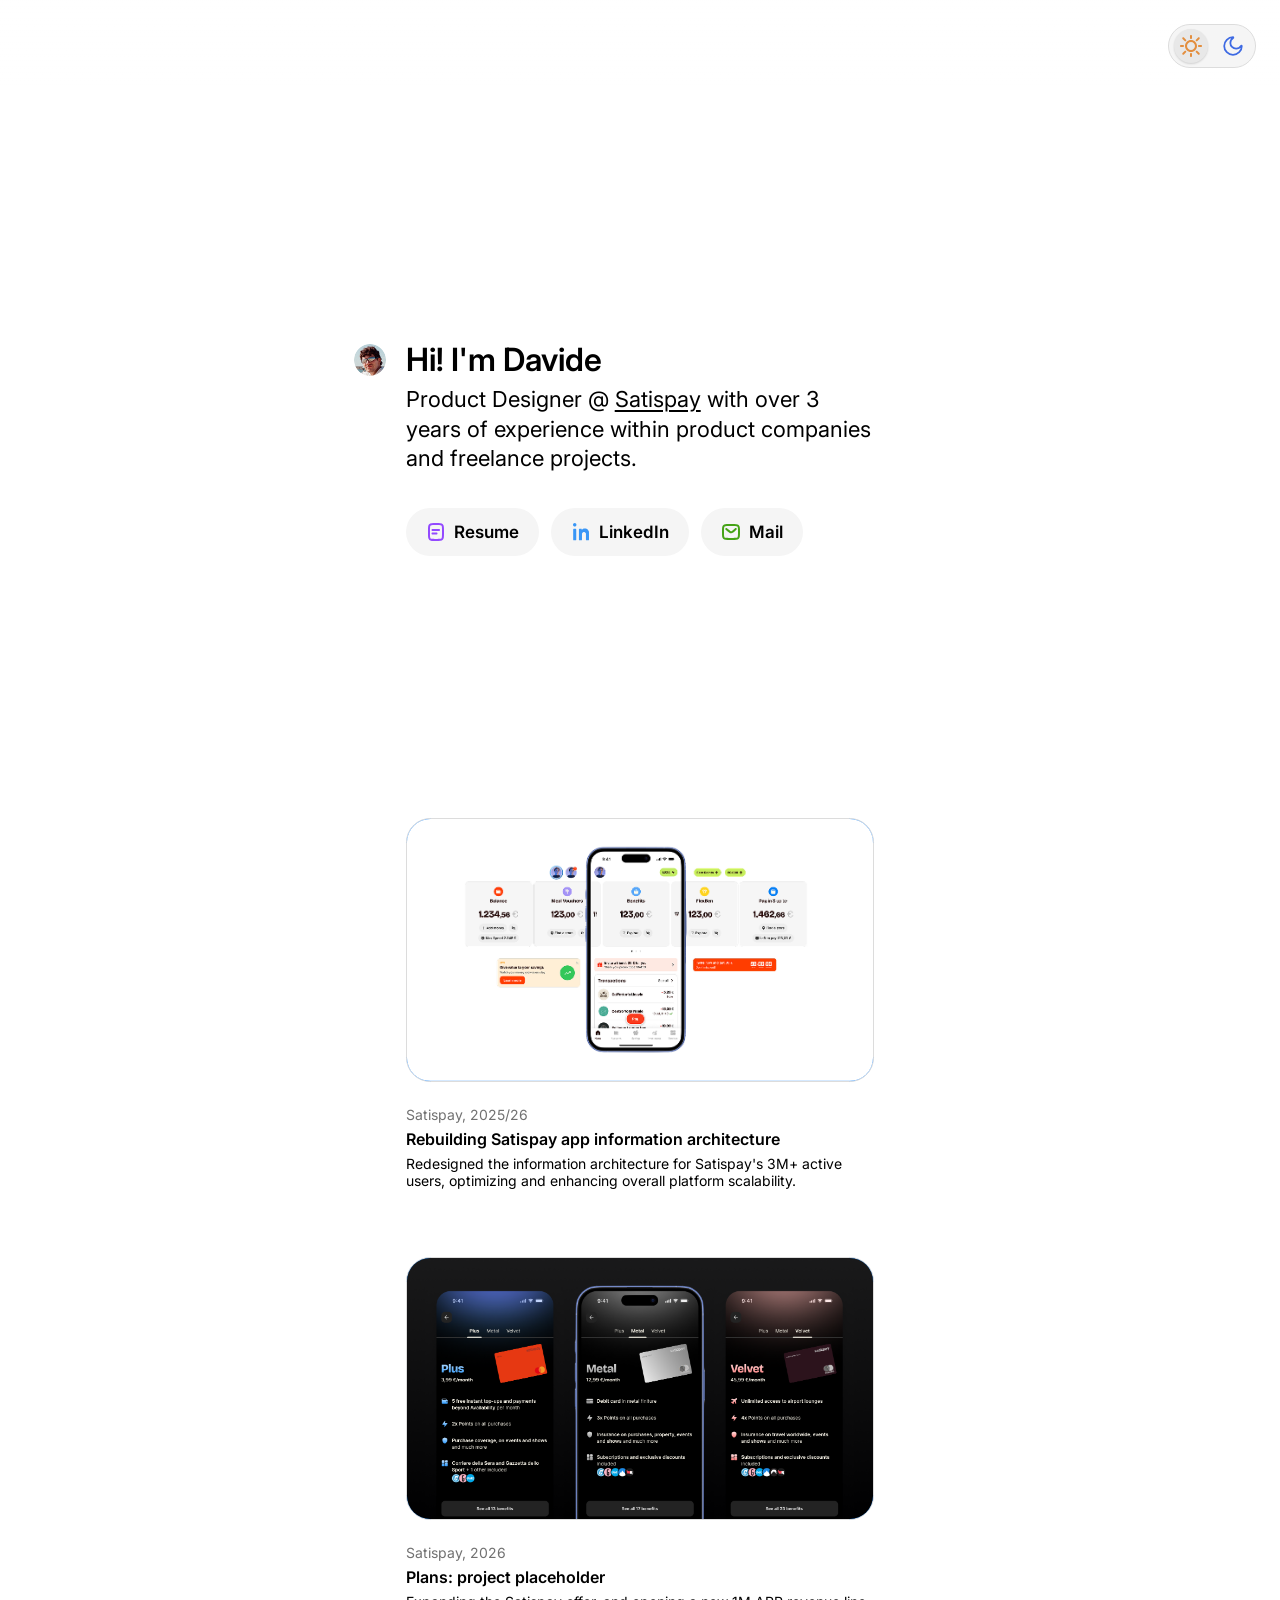
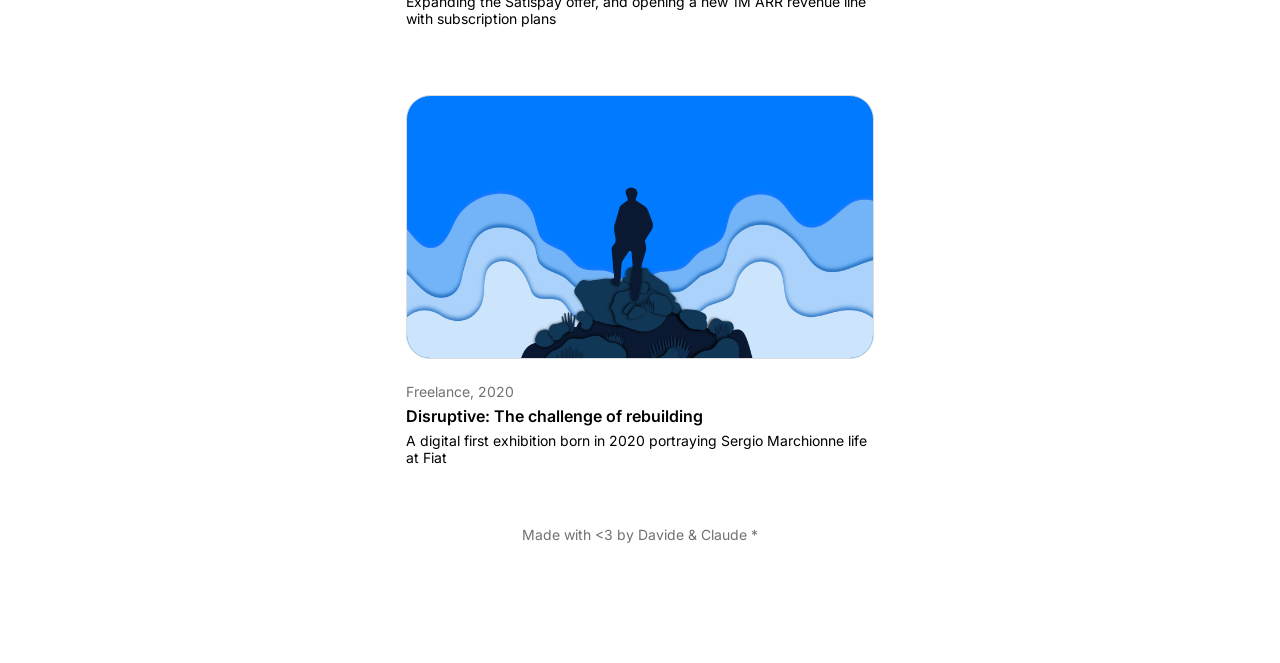
==== index.html @ ac2cbcf2 "11 settembre - architecture proj. - added light / dark mode switch - added images and refined archit" ====
<!DOCTYPE html>
<html lang="en">
<head>
    <meta charset="UTF-8">
    <meta name="viewport" content="width=device-width, initial-scale=1.0">
    <title>Davide - Product Designer</title>
    <script>
        (function () {
            var saved = localStorage.getItem('theme');
            var prefersDark = window.matchMedia('(prefers-color-scheme: dark)').matches;
            if (saved === 'dark' || (!saved && prefersDark)) {
                document.documentElement.setAttribute('data-theme', 'dark');
            }
        })();
    </script>
    <link rel="stylesheet" href="style.css">
    <link rel="preconnect" href="https://fonts.googleapis.com">
    <link rel="preconnect" href="https://fonts.gstatic.com" crossorigin>
    <link href="https://fonts.googleapis.com/css2?family=Inter:wght@400;600&display=swap" rel="stylesheet">
</head>
<body>
    <div class="top-fade"></div>
    <button type="button" class="theme-toggle" id="theme-toggle" role="switch" aria-checked="false" aria-label="Switch to dark mode">
        <span class="theme-toggle-track">
            <span class="theme-toggle-thumb"></span>
            <span class="theme-toggle-icon theme-toggle-icon-sun">
                <img src="./images/sun-shine-20.svg" alt="" />
            </span>
            <span class="theme-toggle-icon theme-toggle-icon-moon">
                <img src="./images/moon-light-20.svg" alt="" />
            </span>
        </span>
    </button>
    <div class="container">
        <div class="content">
            <div class="intro">
                <div class="profile-image-wrapper">
                    <img src="./images/propic32.png" alt="Profile" class="profile-image" />
                </div>
                <div class="text-section">
                    <h1>Hi! I'm Davide</h1>
                    <p>Product Designer @ <a href="https://www.satispay.com" target="_blank" rel="noopener noreferrer">Satispay</a> with over 3 years of experience within product companies and freelance projects.</p>
                    <div class="actions">
                        <a class="action-btn resume-btn" href="./files/DavideZoppi-CV.pdf" target="_blank" rel="noopener noreferrer">
                            <img src="./images/paper-document-20.svg" alt="Resume" class="btn-icon" />
                            <span>Resume</span>
                        </a>
                        <a class="action-btn linkedin-btn" href="https://www.linkedin.com/in/davide-zoppi-396462209/" target="_blank" rel="noopener noreferrer">
                            <img src="./images/linked-in-20.svg" alt="LinkedIn" class="btn-icon" />
                            <span>LinkedIn</span>
                        </a>
                        <a class="action-btn mail-btn" href="mailto:zoppi.davide7@gmail.com">
                            <img src="./images/letter-mail-20.svg" alt="Mail" class="btn-icon" />
                            <span>Mail</span>
                        </a>
                    </div>
                </div>
            </div>
            <div class="project">
                <a href="project.html" class="project-content">
                    <div class="project-image-wrapper">
                        <img class="project-image" src="./images/Image 16_9.png" alt="Rebuilding Satispay app information architecture" />
                    </div>
                    <div class="project-info">
                        <div class="project-meta">Satispay, 2025/26</div>
                        <div class="project-title">Rebuilding Satispay app information architecture</div>
                        <div class="project-desc">Redesigned the information architecture for Satispay's 3M+ active users, optimizing and enhancing overall platform scalability.</div>
                    </div>
                </a>
            </div>

            <div class="project">
                <a href="plans.html" class="project-content">
                    <div class="project-image-wrapper">
                        <img class="project-image" src="./images/Plans_thumbnail.png" alt="Plans: project placeholder" />
                    </div>
                    <div class="project-info">
                        <div class="project-meta">Satispay, 2026</div>
                        <div class="project-title">Plans: project placeholder</div>
                        <div class="project-desc">Expanding the Satispay offer, and opening a new 1M ARR revenue line with subscription plans</div>
                    </div>
                </a>
            </div>

            <div class="project">
                <a href="disruptive.html" class="project-content">
                    <div class="project-image-wrapper">
                        <img class="project-image" src="./images/Disruptive_thumbnail.png" alt="Disruptive: The challenge of rebuilding" />
                    </div>
                    <div class="project-info">
                        <div class="project-meta">Freelance, 2020</div>
                        <div class="project-title">Disruptive: The challenge of rebuilding</div>
                        <div class="project-desc">A digital first exhibition born in 2020 portraying Sergio Marchionne life at Fiat</div>
                    </div>
                </a>
            </div>
        
            <div class="project">
                <div class="project-content">
                    <p class="project-disclaimer" style="margin-bottom: 120px;">Made with <3 by Davide &amp; Claude *</p>
                </div>
            </div>
        </div>
    </div>
    <script>
        (function () {
            var root = document.documentElement;
            var toggle = document.getElementById('theme-toggle');

            function sync() {
                var isDark = root.getAttribute('data-theme') === 'dark';
                toggle.setAttribute('aria-checked', String(isDark));
                toggle.setAttribute('aria-label', isDark ? 'Switch to light mode' : 'Switch to dark mode');
            }

            sync();

            toggle.addEventListener('click', function () {
                var isDark = root.getAttribute('data-theme') === 'dark';
                if (isDark) {
                    root.removeAttribute('data-theme');
                    localStorage.setItem('theme', 'light');
                } else {
                    root.setAttribute('data-theme', 'dark');
                    localStorage.setItem('theme', 'dark');
                }
                sync();
            });
        })();
    </script>
</body>
</html>
---- style.css ----
* {
    margin: 0;
    padding: 0;
    box-sizing: border-box;
    transition: background-color 0.2s ease, color 0.2s ease, border-color 0.2s ease;
}

html {
    scroll-behavior: smooth;
}

:root {
    --bg: #ffffff;
    --text-primary: #000000;
    --text-secondary: #717171;
    --surface: #F5F5F5;
    --surface-hover: #e8e8e8;
    --border: #DCDCDC;
}

:root[data-theme="dark"] {
    --bg: #0d0d0d;
    --text-primary: #f5f5f5;
    --text-secondary: #a0a0a0;
    --surface: #1c1c1c;
    --surface-hover: #2a2a2a;
    --border: #333333;
}

body {
    font-family: 'Inter', sans-serif;
    background-color: var(--bg);
    display: flex;
    justify-content: center;
    align-items: flex-start;
    min-height: 100vh;
}

.container {
    width: 100%;
    padding: 10vh 80px 0;
}

.top-fade {
    position: fixed;
    top: 0;
    left: 0;
    width: 100%;
    height: 90px;
    background: linear-gradient(to bottom, var(--bg) 0%, transparent 100%);
    pointer-events: none;
    z-index: 999;
}

.theme-toggle {
    position: fixed;
    top: 24px;
    right: 24px;
    z-index: 1000;
    background: none;
    border: none;
    padding: 0;
    cursor: pointer;
    -webkit-tap-highlight-color: transparent;
}

.theme-toggle-track {
    position: relative;
    display: flex;
    align-items: center;
    justify-content: space-between;
    width: 88px;
    height: 44px;
    border-radius: 100px;
    background-color: var(--surface);
    border: 1px solid var(--border);
    padding: 5px;
    box-sizing: border-box;
}

.theme-toggle-thumb {
    position: absolute;
    top: 50%;
    left: 5px;
    width: 34px;
    height: 34px;
    border-radius: 50%;
    background-color: var(--surface-hover);
    box-shadow: 0 1px 2px rgba(0, 0, 0, 0.15);
    transform: translateY(-50%);
    transition: transform 0.25s ease;
}

.theme-toggle[aria-checked="true"] .theme-toggle-thumb {
    transform: translateY(-50%) translateX(42px);
}

.theme-toggle-icon {
    position: relative;
    z-index: 1;
    width: 34px;
    height: 34px;
    display: flex;
    align-items: center;
    justify-content: center;
}

.theme-toggle-icon img {
    width: 22px;
    height: 22px;
    display: block;
}

.profile-image {
    width: 32px;
    height: 32px;
    border-radius: 27.60px;
}

.content {
    width: 100%;
    display: flex;
    flex-direction: column;
    gap: 0;
}

.intro {
    display: grid;
    grid-template-columns: repeat(7, 1fr);
    gap: 20px;
    align-items: start;
    align-content: center;
    min-height: 80vh;
}

.profile-image-wrapper {
    grid-column: 2;
    justify-self: end;
}

.text-section {
    grid-column: 3 / span 3;
    display: flex;
    flex-direction: column;
    align-items: flex-start;
    gap: 9px;
}

h1 {
    color: var(--text-primary);
    font-size: 32px;
    font-weight: 600;
    line-height: 32px;
    word-wrap: break-word;
    margin: 0;
}

.intro p {
    color: var(--text-primary);
    font-size: 22px;
    font-weight: 400;
    word-wrap: break-word;
    margin: 0;
    line-height: 1.35;
}

.intro p a {
    color: inherit;
    text-decoration: underline;
    text-underline-offset: 3px;
}

.intro p a:hover {
    text-decoration-thickness: 2px;
}

.actions {
    display: flex;
    justify-content: flex-start;
    align-items: center;
    gap: 12px;
    margin-top: 25px;
}

.action-btn {
    padding: 14px 20px;
    background-color: var(--surface);
    border: none;
    border-radius: 100px;
    display: inline-flex;
    justify-content: flex-start;
    align-items: center;
    gap: 8px;
    cursor: pointer;
    font-family: 'Inter', sans-serif;
    font-size: 17px;
    font-weight: 600;
    color: var(--text-primary);
    text-decoration: none;
    transition: background-color 0.3s ease;
}

.action-btn:hover {
    background-color: var(--surface-hover);
}

.action-btn .btn-icon {
    width: 20px;
    height: 20px;
    display: inline-block;
}

.resume-btn .btn-icon {
    filter: invert(24%) sepia(78%) saturate(1664%) hue-rotate(250deg) brightness(105%) contrast(100%);
}

.linkedin-btn .btn-icon {
    filter: invert(58%) sepia(76%) saturate(426%) hue-rotate(175deg) brightness(99%) contrast(99%);
}

.mail-btn .btn-icon {
    filter: invert(73%) sepia(82%) saturate(455%) hue-rotate(85deg) brightness(101%) contrast(101%);
}

.project {
    display: grid;
    grid-template-columns: repeat(7, 1fr);
    gap: 20px;
}

.project + .project {
    padding-top: 60px;
}

.project-content {
    grid-column: 3 / span 3;
    display: flex;
    flex-direction: column;
    gap: 16px;
}

.project-image-wrapper {
    width: 100%;
    aspect-ratio: 537.5 / 302.34;
    border-radius: 24.25px;
    border: 1.52px solid var(--border);
    background-color: #007bff;
    overflow: hidden;
    margin: 8px 0;
}

.simple-image-wrapper {
    width: 100%;
    aspect-ratio: 537.5 / 302.34;
    border-radius: 24.25px;
    margin: 8px 0;
}

.project-image {
    width: 100%;
    height: 100%;
    object-fit: cover;
    display: block;
    transition: transform 0.3s ease;
}

.simple-image {
    width: 100%;
    height: 100%;
    object-fit: cover;
    border-radius: 24.25px;
}

.fluid-image-wrapper {
    width: 100%;
    margin: 8px 0;
}

.fluid-image {
    width: 100%;
    height: auto;
    display: block;
    border-radius: 8px;
}

.video-wrapper {
    width: 100%;
    aspect-ratio: 16 / 9;
    border-radius: 24.25px;
    overflow: hidden;
    margin: 8px 0;
}

.video-wrapper iframe {
    width: 100%;
    height: 100%;
    border: 0;
    display: block;
}

.project-image-wrapper:hover .project-image {
    transform: scale(1.05);
}

.project-info {
    display: flex;
    flex-direction: column;
    gap: 6px;
}

.project-meta {
    color: var(--text-secondary);
    font-size: 14px;
    font-weight: 400;
}

.project-title {
    color: var(--text-primary);
    font-size: 16px;
    font-weight: 600;
}

.project-desc {
    color: var(--text-primary);
    font-size: 14px;
    font-weight: 400;
}

.project-disclaimer {
    color: var(--text-secondary);
    font-size: 14px;
    font-weight: 400;
    text-align: center;
}

/* Project detail page */
.project-detail {
    display: grid;
    grid-template-columns: repeat(7, 1fr);
    gap: 20px;
    align-items: start;
    padding-bottom: 80px;
}

.detail-left {
    grid-column: 1 / span 2;
    display: flex;
    flex-direction: column;
    align-items: flex-start;
    gap: 40px;
    position: sticky;
    top: 10vh;
    align-self: start;
}

.detail-nav-group {
    display: flex;
    flex-direction: column;
    width: 100%;
}

.detail-left-title {
    color: var(--text-secondary);
    font-size: 16px;
    font-weight: 400;
    line-height: 1.8;
    text-decoration: none;
    opacity: 0;
    margin-bottom: 24px;
    transition: opacity 0.3s ease;
}

.detail-left-title.visible {
    opacity: 1;
}

.detail-right {
    grid-column: 3 / span 3;
    display: flex;
    flex-direction: column;
    gap: 16px;
}

.detail-right .project-image-wrapper:hover .project-image {
    transform: none;
}

.detail-title {
    font-size: 20px;
    font-weight: 600;
    color: var(--text-primary);
    line-height: 1.3;
    margin: 0;
}

.detail-subtitle {
    font-size: 16px;
    font-weight: 600;
    color: var(--text-primary);
    line-height: 1.3;
    margin: 0;
    padding-top: 16px;
}

.detail-nav {
    display: flex;
    flex-direction: column;
    gap: 2px;
}

.detail-nav a {
    color: var(--text-secondary);
    font-size: 16px;
    font-weight: 400;
    text-decoration: none;
    line-height: 1.8;
    transition: color 0.2s ease;
}

.detail-nav a:hover,
.detail-nav a.active {
    color: var(--text-primary);
}

.detail-body {
    color: var(--text-primary);
    font-size: 15px;
    font-weight: 400;
    line-height: 1.5;
    margin: 0;
}

/* Make project card content a link */
a.project-content {
    text-decoration: none;
    color: inherit;
    cursor: pointer;
}

@media (max-width: 768px) {
    .container {
        padding: 20px;
    }

    .intro {
        display: flex;
        flex-direction: row;
        gap: 12px;
    }

    .profile-image-wrapper,
    .text-section {
        grid-column: auto;
    }

    .project {
        display: block;
    }

    .project-content {
        grid-column: auto;
    }

    .intro p {
        font-size: 24px;
    }

    .actions {
        flex-wrap: wrap;
    }

    .project-detail {
        display: flex;
        flex-direction: column;
        gap: 24px;
    }

    .detail-nav {
        display: none;
    }
}
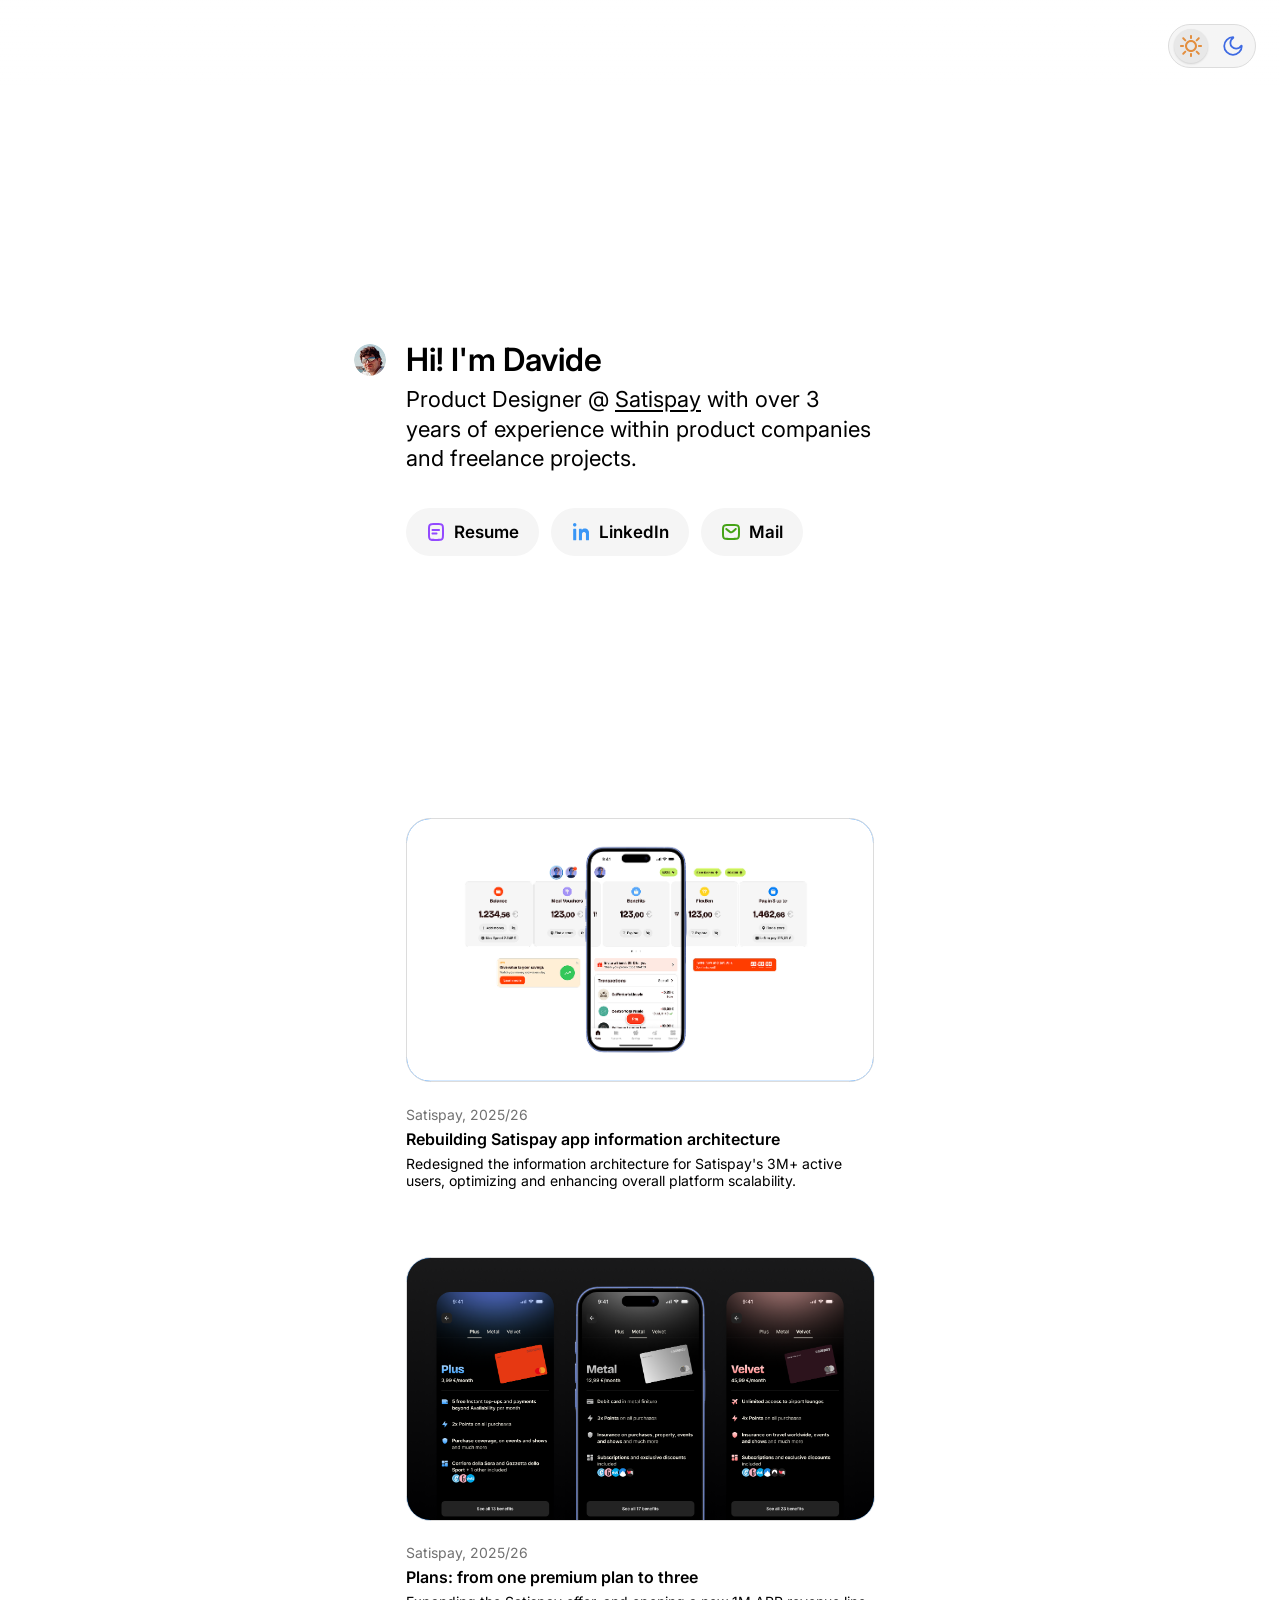
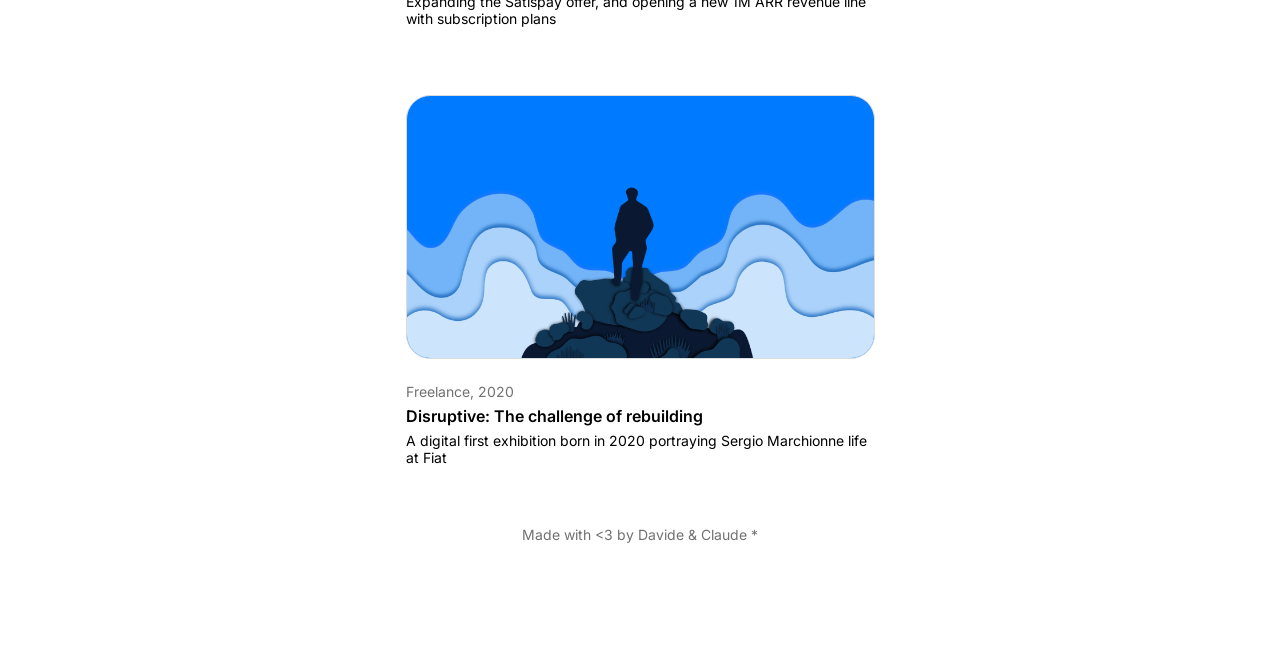
==== commit 43ac4282: "plans projects drafted - new fade effect - plans project content drafted" ====
--- a/index.html
+++ b/index.html
@@ -56,7 +56,7 @@
                     </div>
                 </div>
             </div>
-            <div class="project">
+            <div class="project no-reveal">
                 <a href="project.html" class="project-content">
                     <div class="project-image-wrapper">
                         <img class="project-image" src="./images/Image 16_9.png" alt="Rebuilding Satispay app information architecture" />
@@ -72,11 +72,11 @@
             <div class="project">
                 <a href="plans.html" class="project-content">
                     <div class="project-image-wrapper">
-                        <img class="project-image" src="./images/Plans_thumbnail.png" alt="Plans: project placeholder" />
+                        <img class="project-image" src="./images/Plans_thumbnail.png" alt="Plans: from one premium plan to three" />
                     </div>
                     <div class="project-info">
-                        <div class="project-meta">Satispay, 2026</div>
-                        <div class="project-title">Plans: project placeholder</div>
+                        <div class="project-meta">Satispay, 2025/26</div>
+                        <div class="project-title">Plans: from one premium plan to three</div>
                         <div class="project-desc">Expanding the Satispay offer, and opening a new 1M ARR revenue line with subscription plans</div>
                     </div>
                 </a>
@@ -128,5 +128,6 @@
             });
         })();
     </script>
+    <script src="reveal.js"></script>
 </body>
 </html>
--- a/style.css
+++ b/style.css
@@ -437,6 +437,45 @@
     cursor: pointer;
 }
 
+/* Scroll reveal */
+.reveal,
+.reveal-image {
+    will-change: opacity, transform, filter;
+}
+
+.reveal {
+    opacity: 0;
+    transform: translateY(28px);
+    filter: blur(8px);
+    transition: opacity 0.9s cubic-bezier(0.22, 1, 0.36, 1),
+                transform 0.9s cubic-bezier(0.22, 1, 0.36, 1),
+                filter 0.9s cubic-bezier(0.22, 1, 0.36, 1);
+}
+
+.reveal-image {
+    opacity: 0;
+    transform: scale(1.04);
+    transition: opacity 1.1s cubic-bezier(0.22, 1, 0.36, 1),
+                transform 1.1s cubic-bezier(0.22, 1, 0.36, 1);
+}
+
+.reveal.is-visible,
+.reveal-image.is-visible {
+    opacity: 1;
+    transform: none;
+    filter: none;
+}
+
+@media (prefers-reduced-motion: reduce) {
+    .reveal,
+    .reveal-image {
+        opacity: 1;
+        transform: none;
+        filter: none;
+        transition: none;
+    }
+}
+
 @media (max-width: 768px) {
     .container {
         padding: 20px;
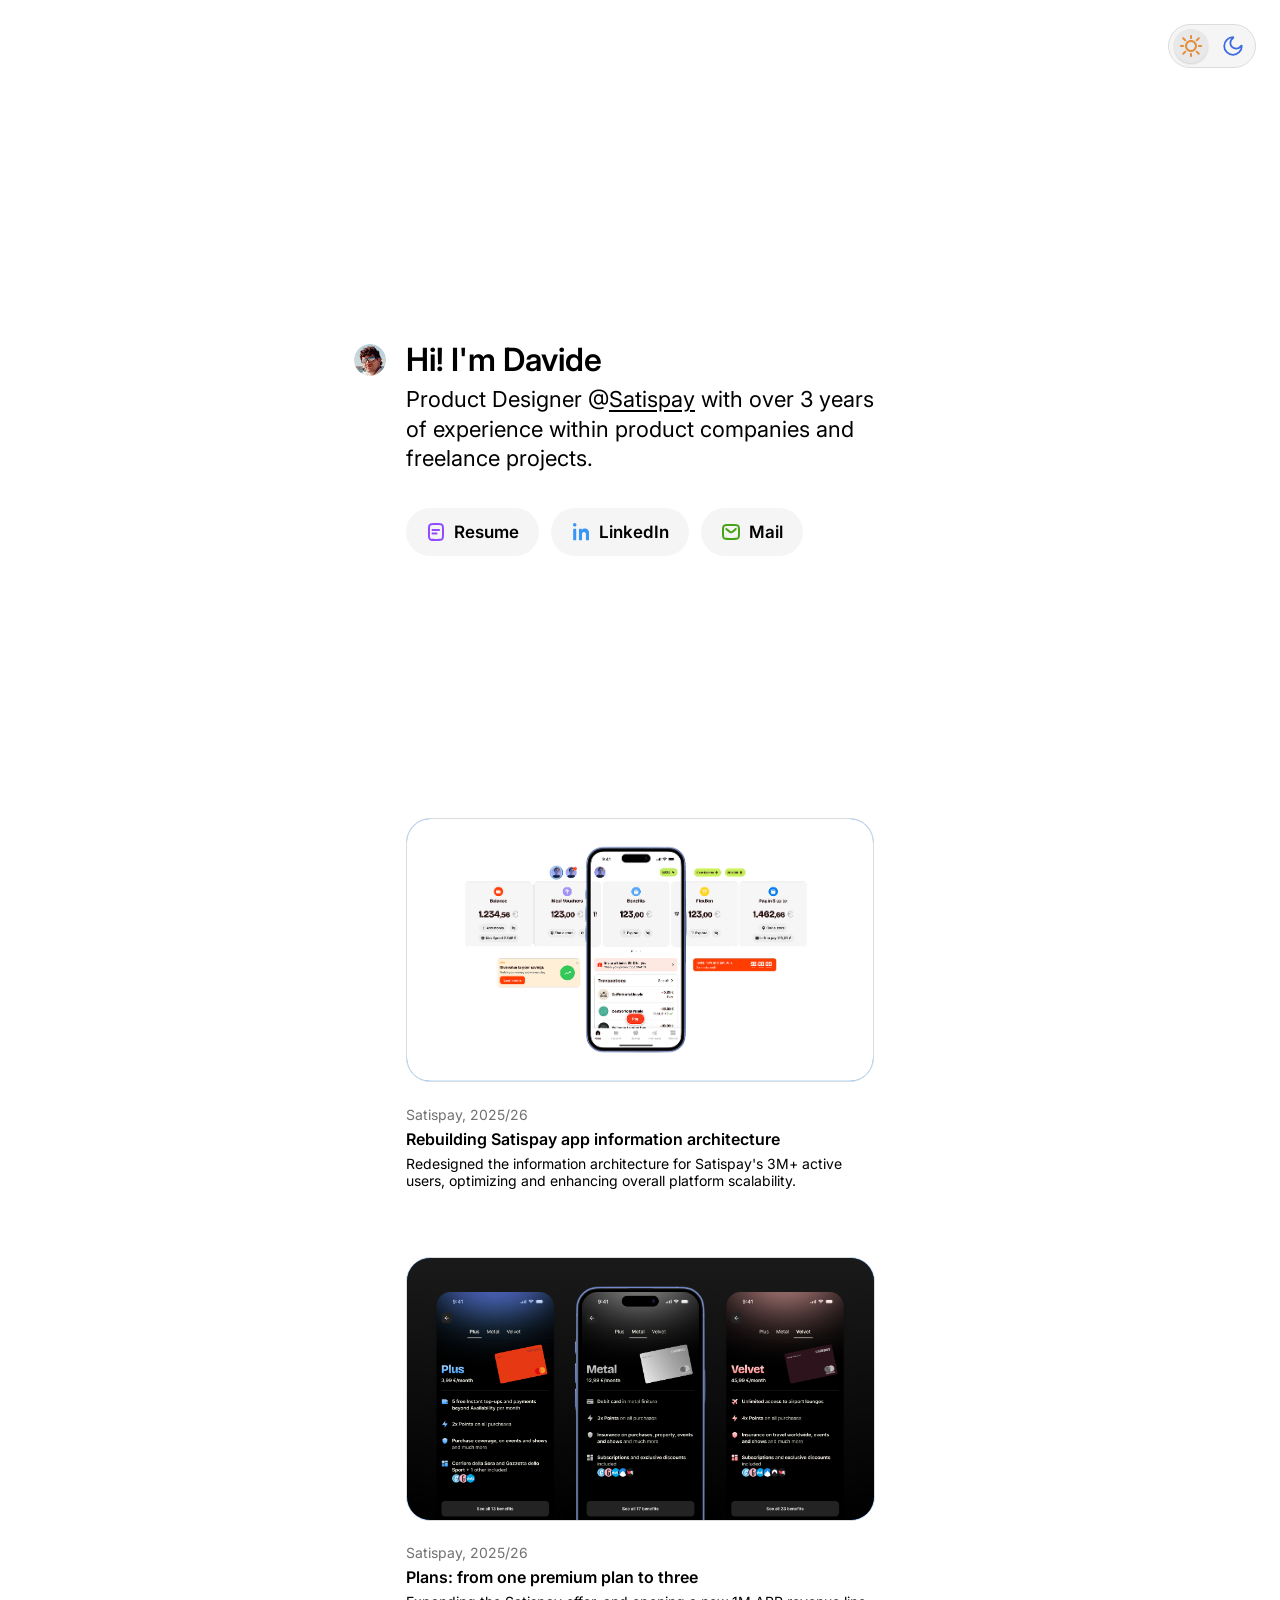
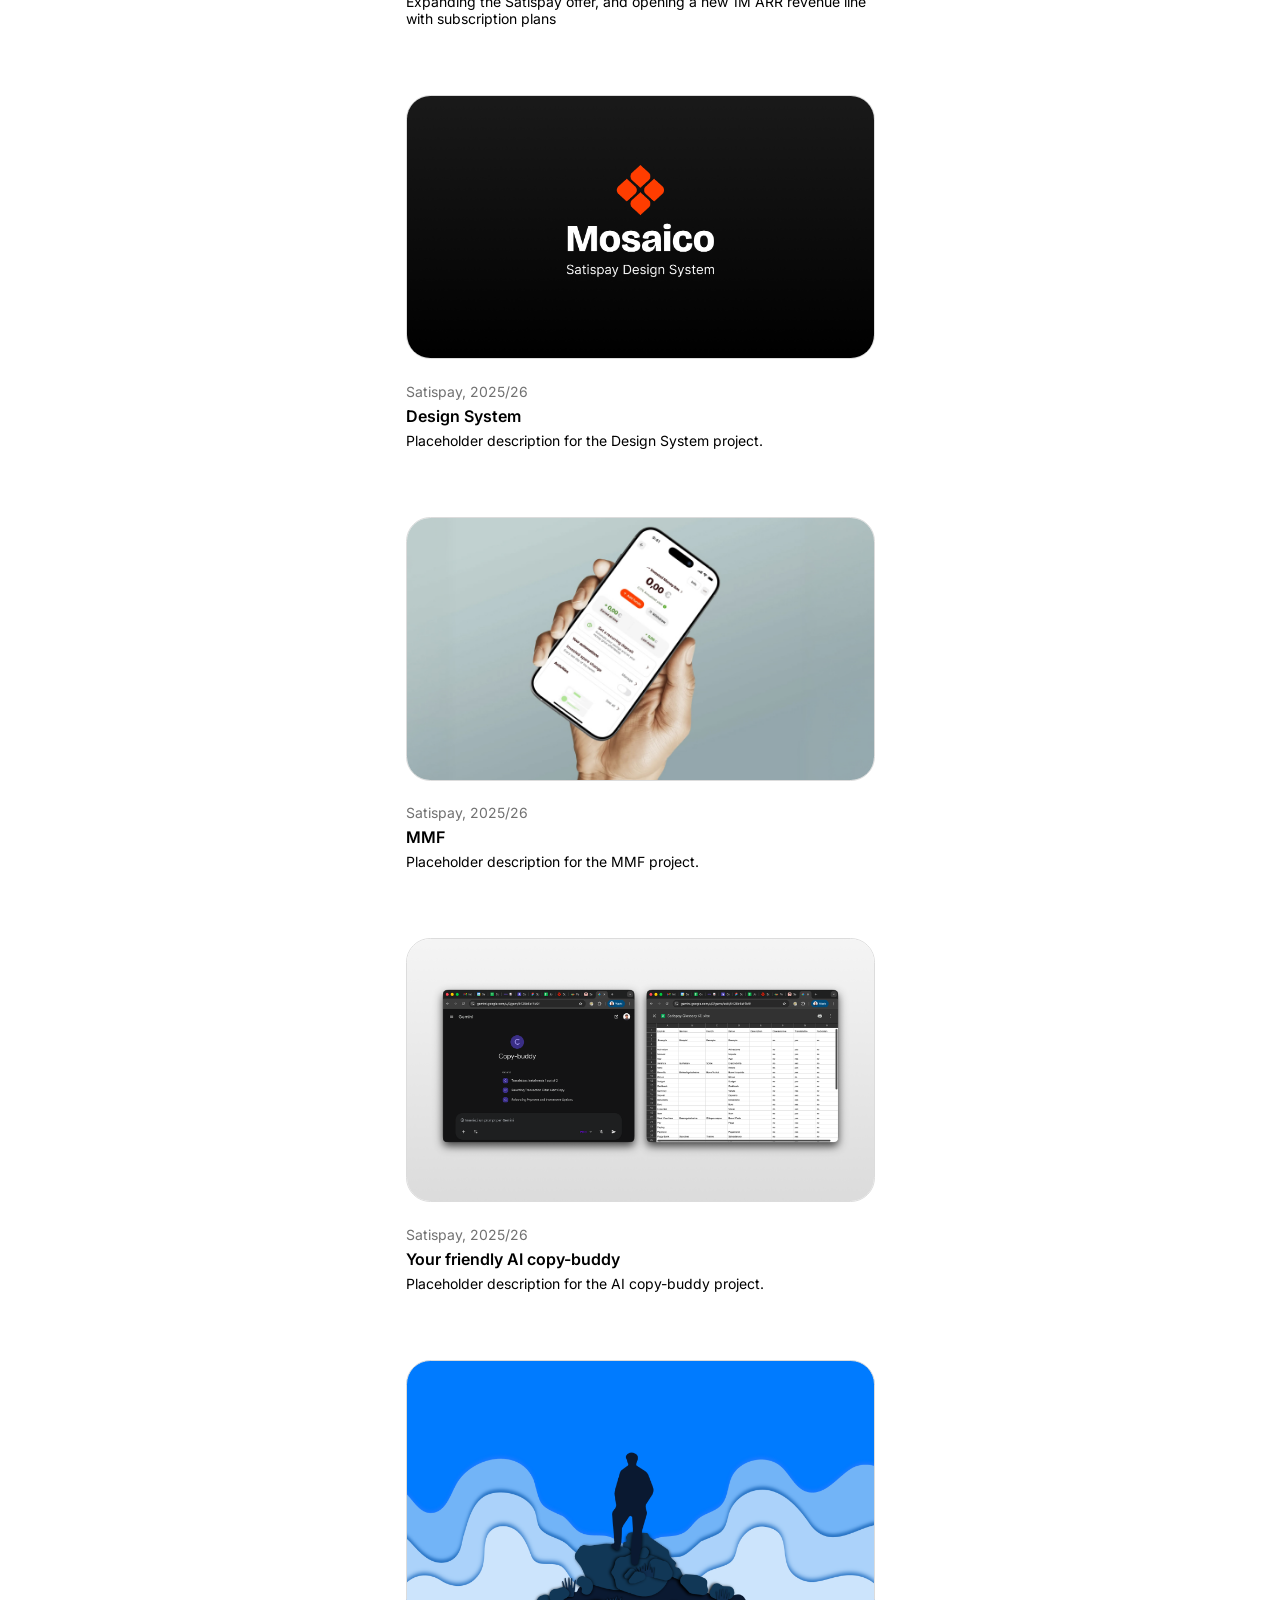
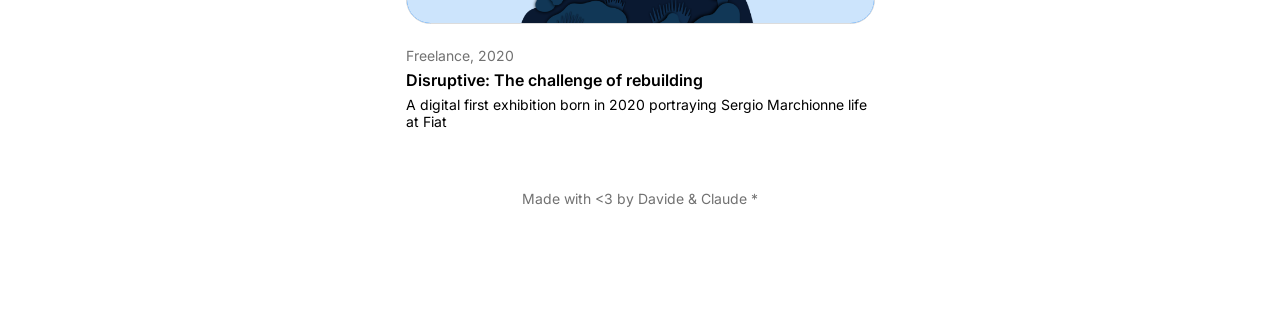
==== commit 5927f79b: "14.10 push - fixes to index and more projects added" ====
--- a/index.html
+++ b/index.html
@@ -39,7 +39,7 @@
                 </div>
                 <div class="text-section">
                     <h1>Hi! I'm Davide</h1>
-                    <p>Product Designer @ <a href="https://www.satispay.com" target="_blank" rel="noopener noreferrer">Satispay</a> with over 3 years of experience within product companies and freelance projects.</p>
+                    <p>Product Designer @<a href="https://www.satispay.com" target="_blank" rel="noopener noreferrer">Satispay</a> with over 3 years of experience within product companies and freelance projects.</p>
                     <div class="actions">
                         <a class="action-btn resume-btn" href="./files/DavideZoppi-CV.pdf" target="_blank" rel="noopener noreferrer">
                             <img src="./images/paper-document-20.svg" alt="Resume" class="btn-icon" />
@@ -80,6 +80,45 @@
                         <div class="project-desc">Expanding the Satispay offer, and opening a new 1M ARR revenue line with subscription plans</div>
                     </div>
                 </a>
+            </div>
+
+            <div class="project">
+                <div class="project-content">
+                    <div class="project-image-wrapper">
+                        <img class="project-image" src="./images/DesignSystem_thumbnail.png" alt="Design System" />
+                    </div>
+                    <div class="project-info">
+                        <div class="project-meta">Satispay, 2025/26</div>
+                        <div class="project-title">Design System</div>
+                        <div class="project-desc">Placeholder description for the Design System project.</div>
+                    </div>
+                </div>
+            </div>
+
+            <div class="project">
+                <div class="project-content">
+                    <div class="project-image-wrapper">
+                        <img class="project-image" src="./images/MMF_thumbnail.png" alt="MMF" />
+                    </div>
+                    <div class="project-info">
+                        <div class="project-meta">Satispay, 2025/26</div>
+                        <div class="project-title">MMF</div>
+                        <div class="project-desc">Placeholder description for the MMF project.</div>
+                    </div>
+                </div>
+            </div>
+
+            <div class="project">
+                <div class="project-content">
+                    <div class="project-image-wrapper">
+                        <img class="project-image" src="./images/CopyBuddy_thumbnail.png" alt="Your friendly AI copy-buddy" />
+                    </div>
+                    <div class="project-info">
+                        <div class="project-meta">Satispay, 2025/26</div>
+                        <div class="project-title">Your friendly AI copy-buddy</div>
+                        <div class="project-desc">Placeholder description for the AI copy-buddy project.</div>
+                    </div>
+                </div>
             </div>
 
             <div class="project">
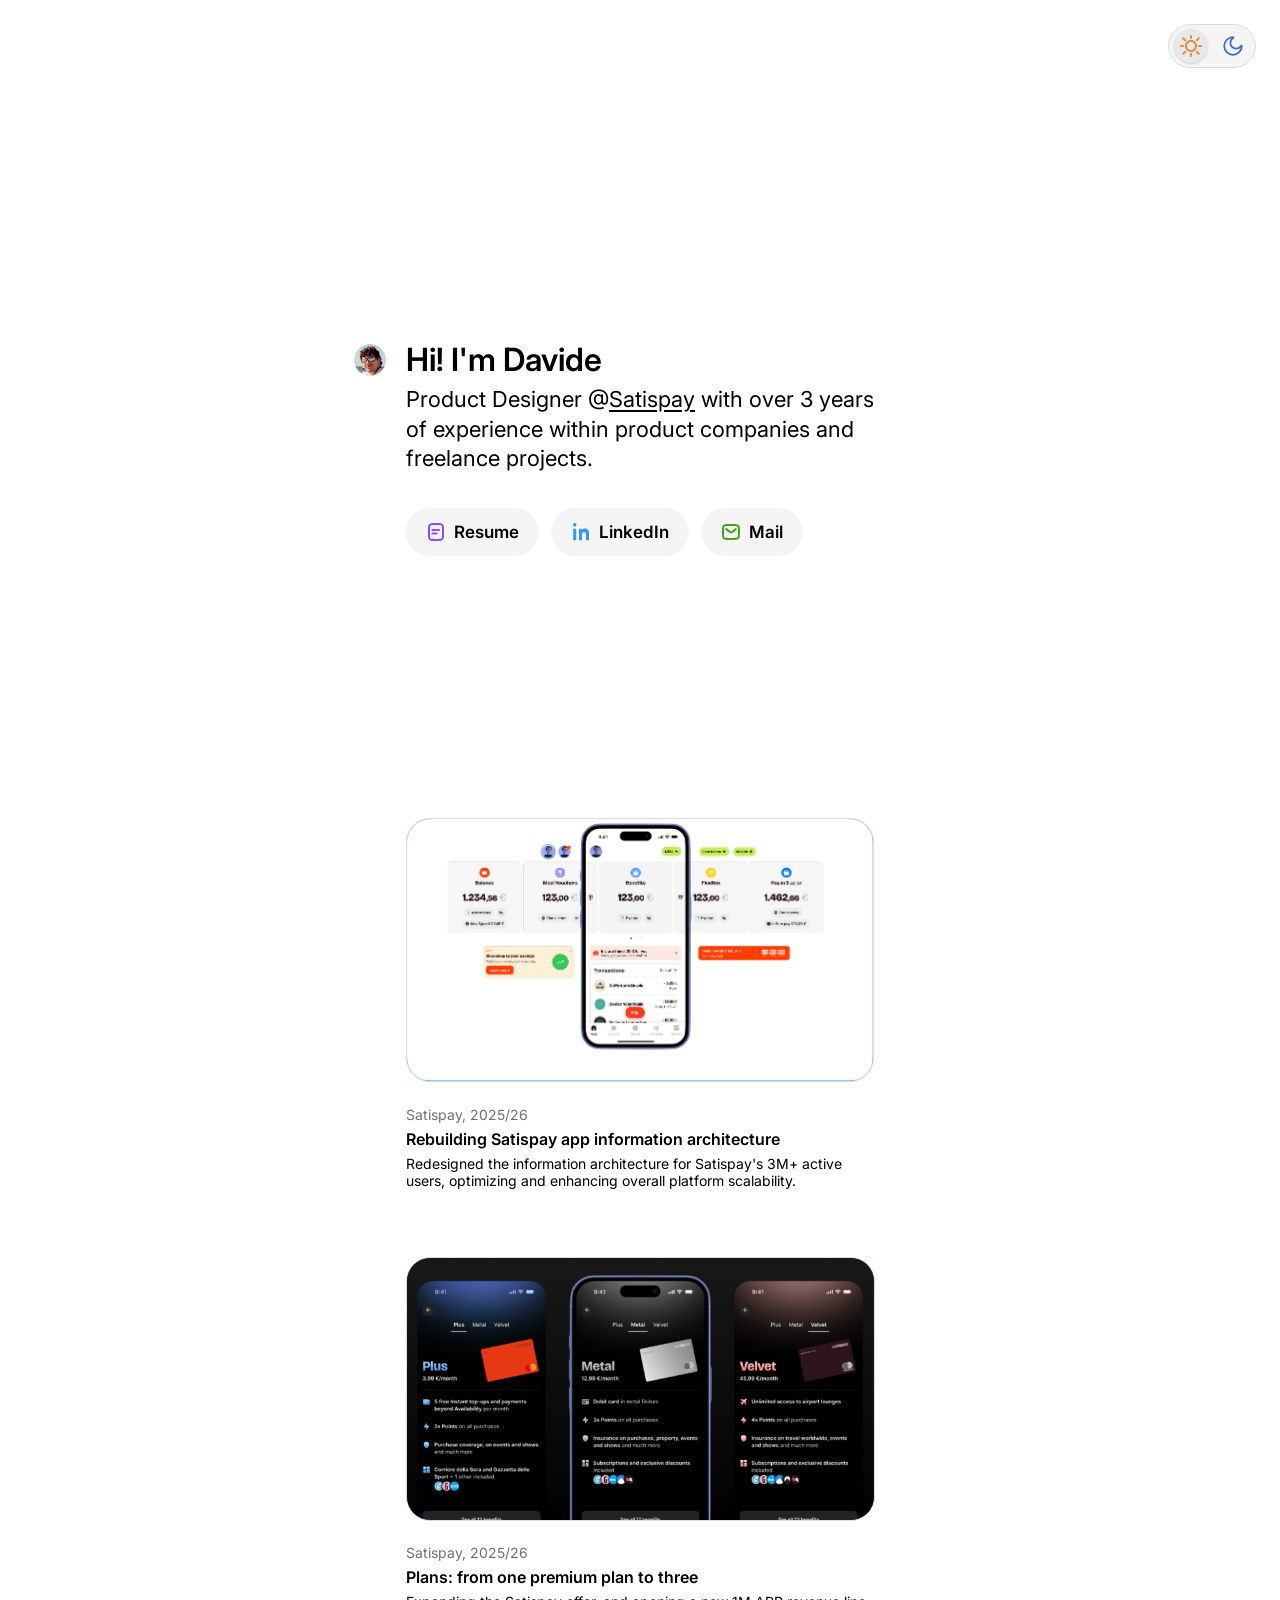
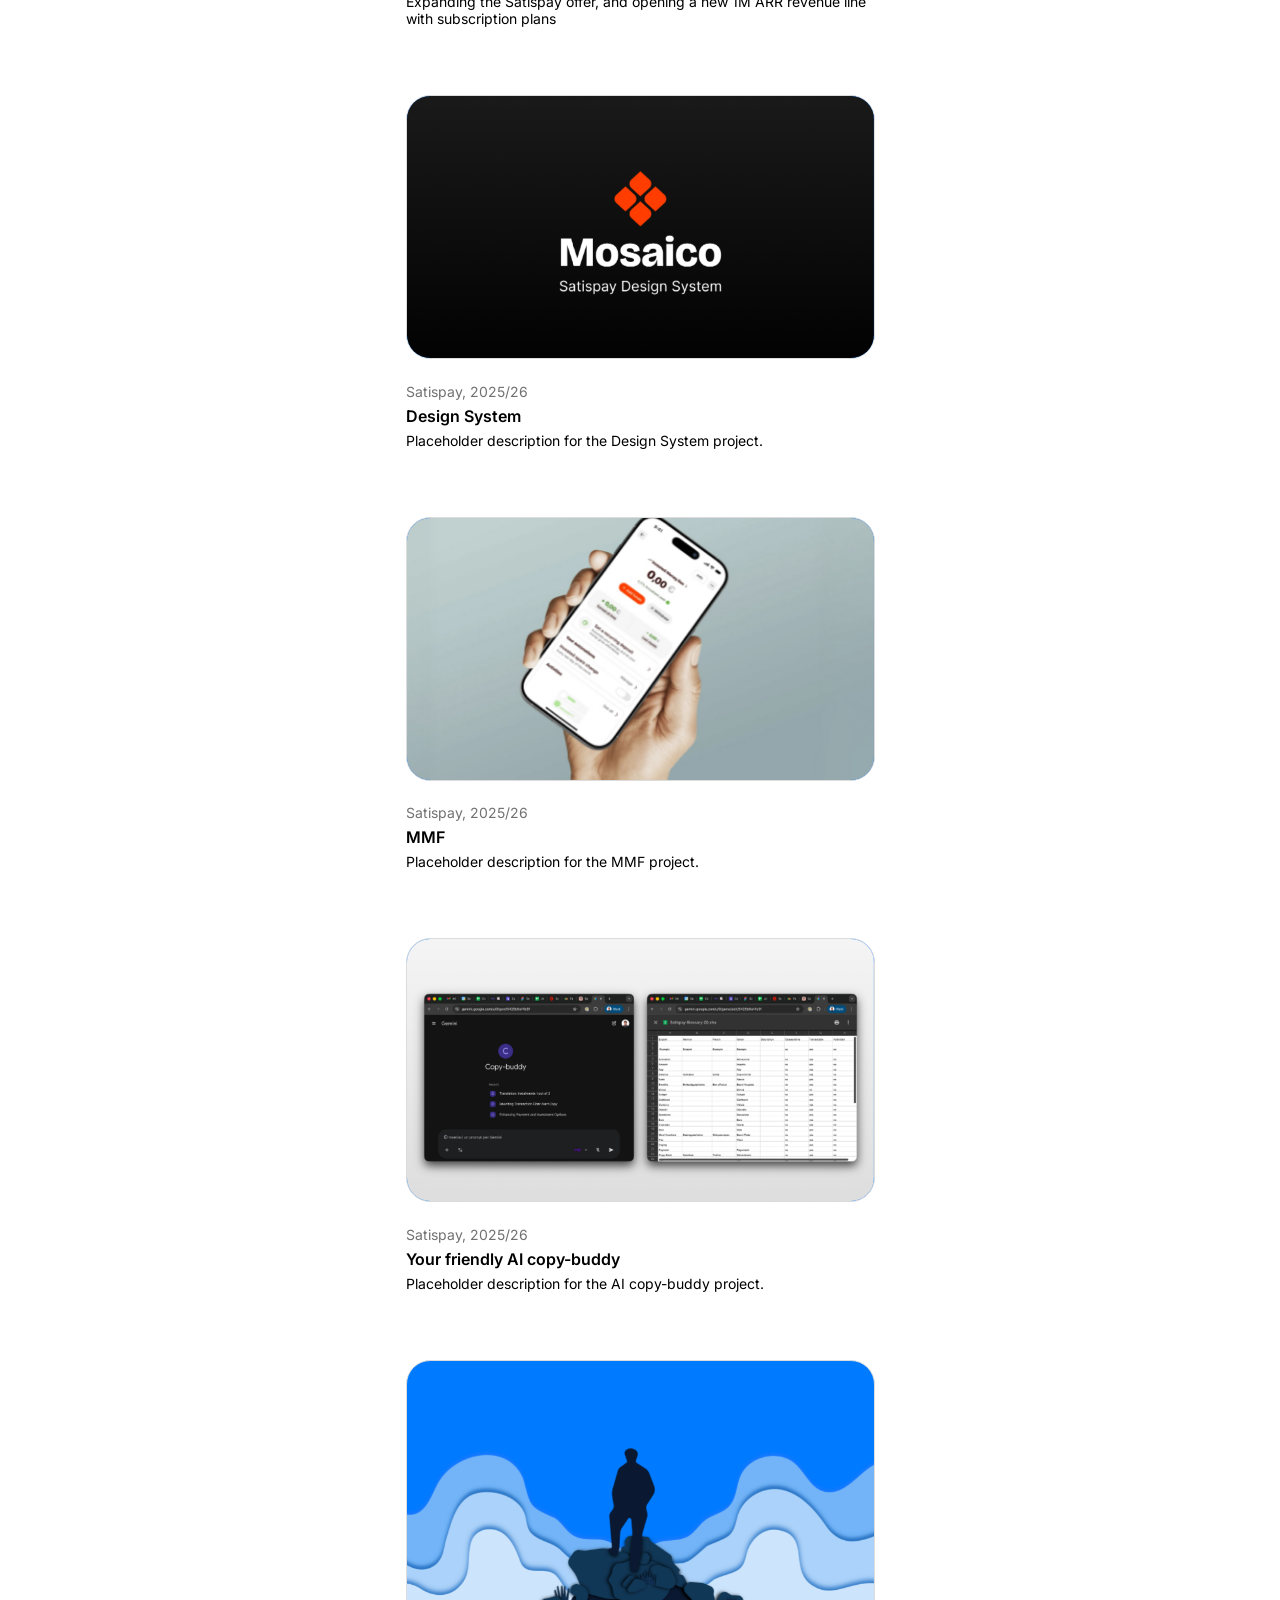
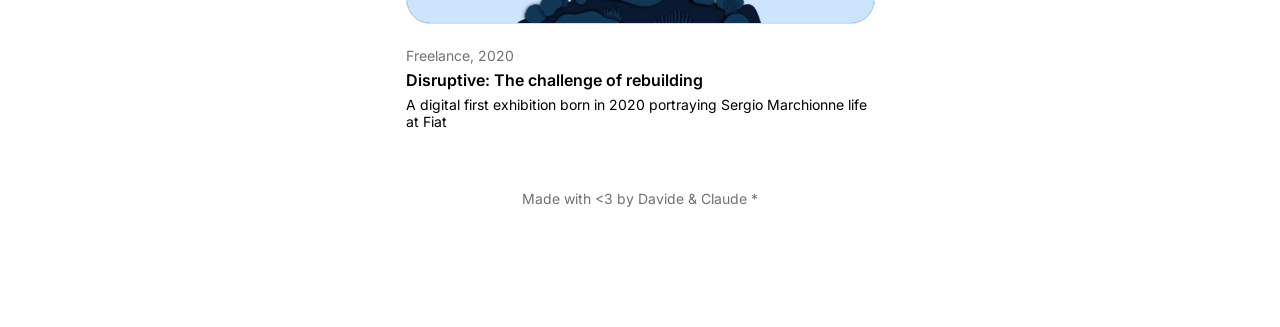
==== commit a56537ce: "22 Oct - push" ====
--- a/index.html
+++ b/index.html
@@ -168,5 +168,6 @@
         })();
     </script>
     <script src="reveal.js"></script>
+    <script src="parallax.js"></script>
 </body>
 </html>
--- a/style.css
+++ b/style.css
@@ -298,6 +298,18 @@
     display: block;
 }
 
+.project-image-wrapper.parallax {
+    position: relative;
+}
+
+.project-image-wrapper.parallax .project-image {
+    position: absolute;
+    top: -5%;
+    left: 0;
+    height: 110%;
+    will-change: translate;
+}
+
 .project-image-wrapper:hover .project-image {
     transform: scale(1.05);
 }
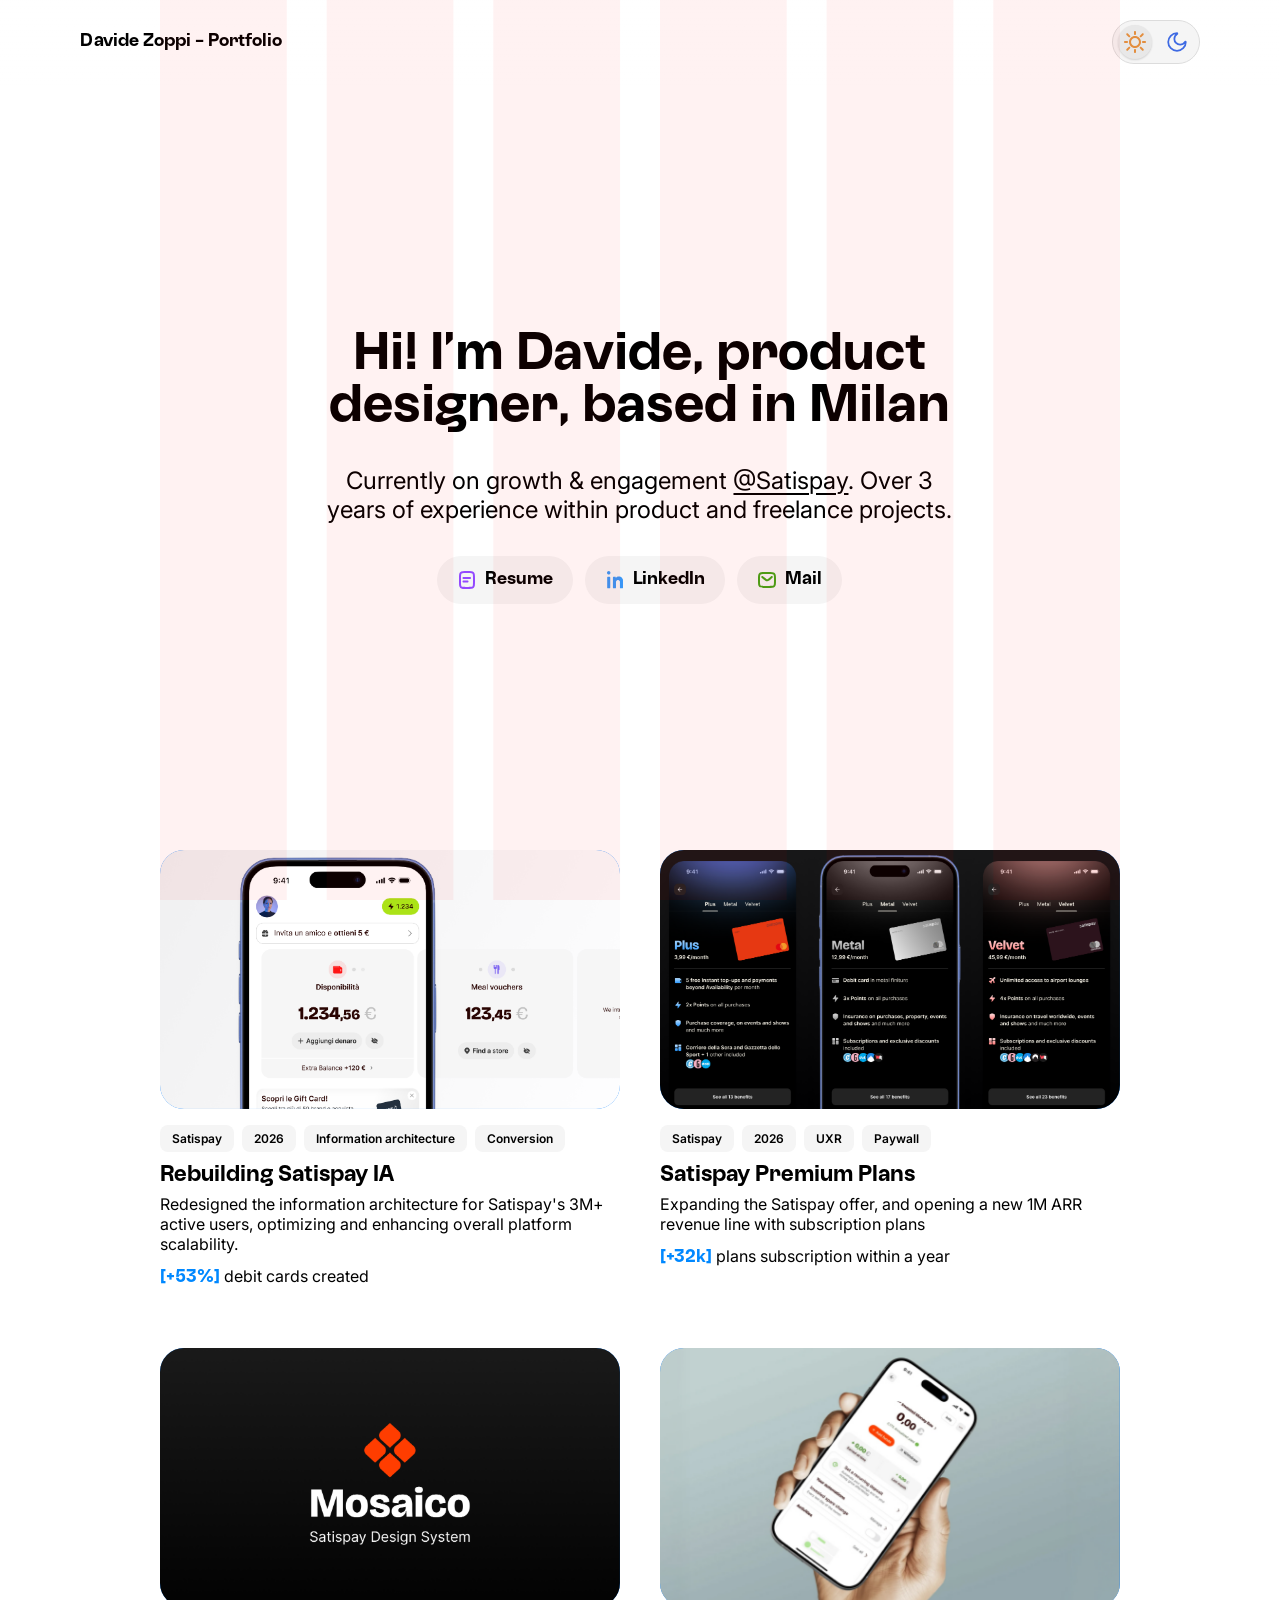
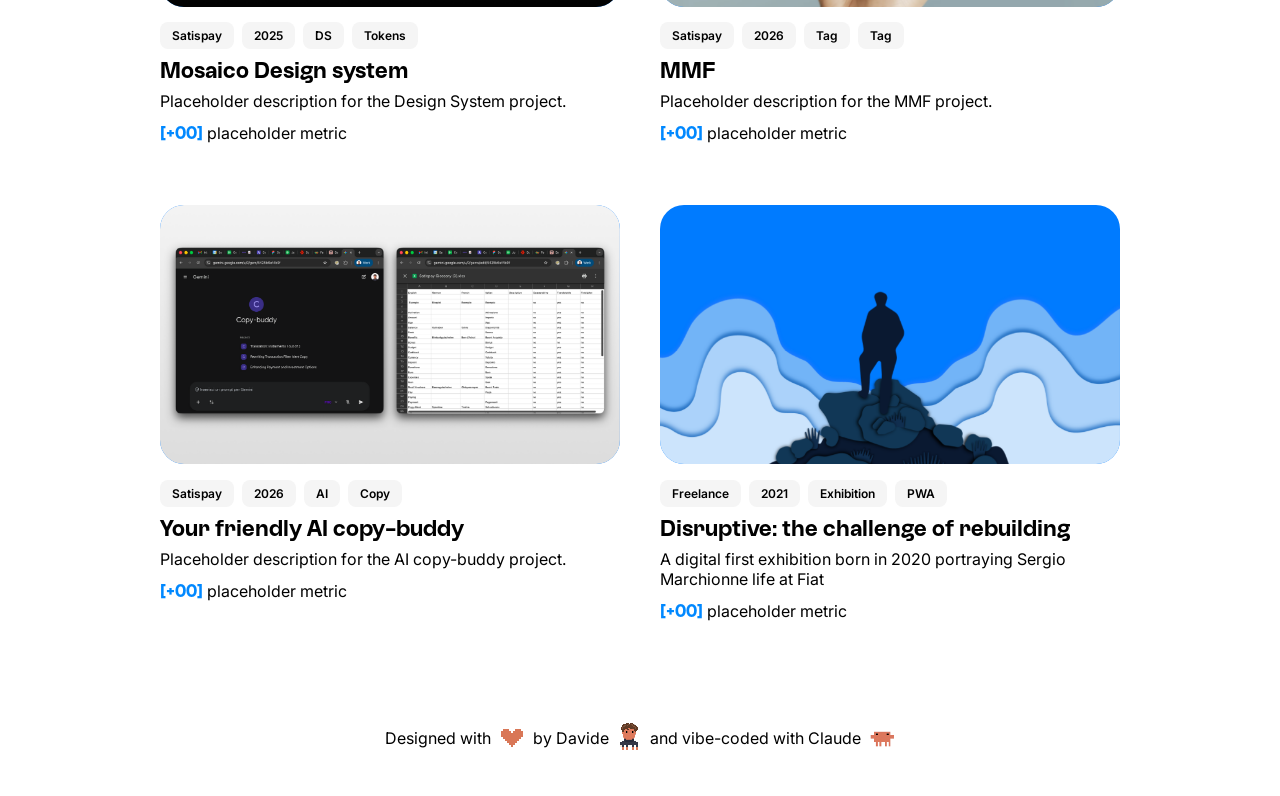
==== commit de0b522d: "23.11 update - new hero and project cards" ====
--- a/index.html
+++ b/index.html
@@ -13,6 +13,11 @@
             }
         })();
     </script>
+    <script>
+        if (!window.matchMedia('(prefers-reduced-motion: reduce)').matches) {
+            document.documentElement.classList.add('hero-anim');
+        }
+    </script>
     <link rel="stylesheet" href="style.css">
     <link rel="preconnect" href="https://fonts.googleapis.com">
     <link rel="preconnect" href="https://fonts.gstatic.com" crossorigin>
@@ -20,6 +25,7 @@
 </head>
 <body>
     <div class="top-fade"></div>
+    <div class="navbar-title">Davide Zoppi - Portfolio</div>
     <button type="button" class="theme-toggle" id="theme-toggle" role="switch" aria-checked="false" aria-label="Switch to dark mode">
         <span class="theme-toggle-track">
             <span class="theme-toggle-thumb"></span>
@@ -33,13 +39,10 @@
     </button>
     <div class="container">
         <div class="content">
-            <div class="intro">
-                <div class="profile-image-wrapper">
-                    <img src="./images/propic32.png" alt="Profile" class="profile-image" />
-                </div>
+            <div class="intro no-reveal" id="hero">
                 <div class="text-section">
-                    <h1>Hi! I'm Davide</h1>
-                    <p>Product Designer @<a href="https://www.satispay.com" target="_blank" rel="noopener noreferrer">Satispay</a> with over 3 years of experience within product companies and freelance projects.</p>
+                    <h1 class="hero-line">Hi! I’m Davide<img src="./images/hero-photo.jpg" alt="Davide" class="hero-photo" />, product designer, based in Milan<span class="hero-emoji" aria-hidden="true">📍</span></h1>
+                    <p class="hero-sub">Currently on growth &amp; engagement <span class="hero-nowrap"><a href="https://www.satispay.com" target="_blank" rel="noopener noreferrer" data-chip-label="Satispay" data-chip-icon="./images/Brand Logo.png">@Satispay</a>.</span> Over 3 years of experience within product and freelance projects.</p>
                     <div class="actions">
                         <a class="action-btn resume-btn" href="./files/DavideZoppi-CV.pdf" target="_blank" rel="noopener noreferrer">
                             <img src="./images/paper-document-20.svg" alt="Resume" class="btn-icon" />
@@ -56,89 +59,107 @@
                     </div>
                 </div>
             </div>
-            <div class="project no-reveal">
-                <a href="project.html" class="project-content">
-                    <div class="project-image-wrapper">
-                        <img class="project-image" src="./images/Image 16_9.png" alt="Rebuilding Satispay app information architecture" />
-                    </div>
-                    <div class="project-info">
-                        <div class="project-meta">Satispay, 2025/26</div>
-                        <div class="project-title">Rebuilding Satispay app information architecture</div>
-                        <div class="project-desc">Redesigned the information architecture for Satispay's 3M+ active users, optimizing and enhancing overall platform scalability.</div>
-                    </div>
-                </a>
-            </div>
-
-            <div class="project">
-                <a href="plans.html" class="project-content">
-                    <div class="project-image-wrapper">
-                        <img class="project-image" src="./images/Plans_thumbnail.png" alt="Plans: from one premium plan to three" />
-                    </div>
-                    <div class="project-info">
-                        <div class="project-meta">Satispay, 2025/26</div>
-                        <div class="project-title">Plans: from one premium plan to three</div>
-                        <div class="project-desc">Expanding the Satispay offer, and opening a new 1M ARR revenue line with subscription plans</div>
-                    </div>
-                </a>
-            </div>
-
-            <div class="project">
-                <div class="project-content">
-                    <div class="project-image-wrapper">
-                        <img class="project-image" src="./images/DesignSystem_thumbnail.png" alt="Design System" />
-                    </div>
-                    <div class="project-info">
-                        <div class="project-meta">Satispay, 2025/26</div>
-                        <div class="project-title">Design System</div>
-                        <div class="project-desc">Placeholder description for the Design System project.</div>
+            <section class="projects" id="projects">
+                <div class="project no-reveal">
+                    <a href="project.html" class="project-content" data-chip-label="More" data-chip-icon="./images/add-plus-20.png">
+                        <div class="project-image-wrapper">
+                            <img class="project-image" src="./images/architecture-cover.png" alt="Rebuilding Satispay app information architecture" />
+                        </div>
+                        <div class="project-info">
+                            <div class="project-tags"><span class="project-tag">Satispay</span><span class="project-tag">2026</span><span class="project-tag">Information architecture</span><span class="project-tag">Conversion</span></div>
+                            <div class="project-text">
+                                <div class="project-title">Rebuilding Satispay IA</div>
+                                <div class="project-desc">Redesigned the information architecture for Satispay's 3M+ active users, optimizing and enhancing overall platform scalability.</div>
+                            </div>
+                            <div class="project-metric"><strong>[+53%]</strong> debit cards created</div>
+                        </div>
+                    </a>
+                </div>
+                <div class="project no-reveal">
+                    <a href="plans.html" class="project-content" data-chip-label="More" data-chip-icon="./images/add-plus-20.png">
+                        <div class="project-image-wrapper">
+                            <img class="project-image" src="./images/Plans_thumbnail.png" alt="Satispay Premium Plans" />
+                        </div>
+                        <div class="project-info">
+                            <div class="project-tags"><span class="project-tag">Satispay</span><span class="project-tag">2026</span><span class="project-tag">UXR</span><span class="project-tag">Paywall</span></div>
+                            <div class="project-text">
+                                <div class="project-title">Satispay Premium Plans</div>
+                                <div class="project-desc">Expanding the Satispay offer, and opening a new 1M ARR revenue line with subscription plans</div>
+                            </div>
+                            <div class="project-metric"><strong>[+32k]</strong> plans subscription within a year</div>
+                        </div>
+                    </a>
+                </div>
+                <div class="project">
+                    <div class="project-content" data-chip-label="More" data-chip-icon="./images/add-plus-20.png">
+                        <div class="project-image-wrapper">
+                            <img class="project-image" src="./images/DesignSystem_thumbnail.png" alt="Mosaico Design system" />
+                        </div>
+                        <div class="project-info">
+                            <div class="project-tags"><span class="project-tag">Satispay</span><span class="project-tag">2025</span><span class="project-tag">DS</span><span class="project-tag">Tokens</span></div>
+                            <div class="project-text">
+                                <div class="project-title">Mosaico Design system</div>
+                                <div class="project-desc">Placeholder description for the Design System project.</div>
+                            </div>
+                            <div class="project-metric"><strong>[+00]</strong> placeholder metric</div>
+                        </div>
                     </div>
                 </div>
-            </div>
-
-            <div class="project">
-                <div class="project-content">
-                    <div class="project-image-wrapper">
-                        <img class="project-image" src="./images/MMF_thumbnail.png" alt="MMF" />
-                    </div>
-                    <div class="project-info">
-                        <div class="project-meta">Satispay, 2025/26</div>
-                        <div class="project-title">MMF</div>
-                        <div class="project-desc">Placeholder description for the MMF project.</div>
+                <div class="project">
+                    <div class="project-content" data-chip-label="More" data-chip-icon="./images/add-plus-20.png">
+                        <div class="project-image-wrapper">
+                            <img class="project-image" src="./images/MMF_thumbnail.png" alt="MMF" />
+                        </div>
+                        <div class="project-info">
+                            <div class="project-tags"><span class="project-tag">Satispay</span><span class="project-tag">2026</span><span class="project-tag">Tag</span><span class="project-tag">Tag</span></div>
+                            <div class="project-text">
+                                <div class="project-title">MMF</div>
+                                <div class="project-desc">Placeholder description for the MMF project.</div>
+                            </div>
+                            <div class="project-metric"><strong>[+00]</strong> placeholder metric</div>
+                        </div>
                     </div>
                 </div>
-            </div>
-
-            <div class="project">
-                <div class="project-content">
-                    <div class="project-image-wrapper">
-                        <img class="project-image" src="./images/CopyBuddy_thumbnail.png" alt="Your friendly AI copy-buddy" />
-                    </div>
-                    <div class="project-info">
-                        <div class="project-meta">Satispay, 2025/26</div>
-                        <div class="project-title">Your friendly AI copy-buddy</div>
-                        <div class="project-desc">Placeholder description for the AI copy-buddy project.</div>
+                <div class="project">
+                    <div class="project-content" data-chip-label="More" data-chip-icon="./images/add-plus-20.png">
+                        <div class="project-image-wrapper">
+                            <img class="project-image" src="./images/CopyBuddy_thumbnail.png" alt="Your friendly AI copy-buddy" />
+                        </div>
+                        <div class="project-info">
+                            <div class="project-tags"><span class="project-tag">Satispay</span><span class="project-tag">2026</span><span class="project-tag">AI</span><span class="project-tag">Copy</span></div>
+                            <div class="project-text">
+                                <div class="project-title">Your friendly AI copy-buddy</div>
+                                <div class="project-desc">Placeholder description for the AI copy-buddy project.</div>
+                            </div>
+                            <div class="project-metric"><strong>[+00]</strong> placeholder metric</div>
+                        </div>
                     </div>
                 </div>
-            </div>
+                <div class="project">
+                    <a href="disruptive.html" class="project-content" data-chip-label="More" data-chip-icon="./images/add-plus-20.png">
+                        <div class="project-image-wrapper">
+                            <img class="project-image" src="./images/Disruptive_thumbnail.png" alt="Disruptive: the challenge of rebuilding" />
+                        </div>
+                        <div class="project-info">
+                            <div class="project-tags"><span class="project-tag">Freelance</span><span class="project-tag">2021</span><span class="project-tag">Exhibition</span><span class="project-tag">PWA</span></div>
+                            <div class="project-text">
+                                <div class="project-title">Disruptive: the challenge of rebuilding</div>
+                                <div class="project-desc">A digital first exhibition born in 2020 portraying Sergio Marchionne life at Fiat</div>
+                            </div>
+                            <div class="project-metric"><strong>[+00]</strong> placeholder metric</div>
+                        </div>
+                    </a>
+                </div>
+            </section>
 
-            <div class="project">
-                <a href="disruptive.html" class="project-content">
-                    <div class="project-image-wrapper">
-                        <img class="project-image" src="./images/Disruptive_thumbnail.png" alt="Disruptive: The challenge of rebuilding" />
-                    </div>
-                    <div class="project-info">
-                        <div class="project-meta">Freelance, 2020</div>
-                        <div class="project-title">Disruptive: The challenge of rebuilding</div>
-                        <div class="project-desc">A digital first exhibition born in 2020 portraying Sergio Marchionne life at Fiat</div>
-                    </div>
-                </a>
-            </div>
-        
-            <div class="project">
-                <div class="project-content">
-                    <p class="project-disclaimer" style="margin-bottom: 120px;">Made with <3 by Davide &amp; Claude *</p>
-                </div>
-            </div>
+            <footer class="site-footer">
+                <p>Designed with</p>
+                <span class="footer-icon footer-heart"><img src="./images/footer-heart.png" alt="" /></span>
+                <p>by Davide</p>
+                <span class="footer-icon footer-davide"><img src="./images/footer-davide.png" alt="" /></span>
+                <p>and vibe-coded with Claude</p>
+                <span class="footer-icon footer-claude"><img src="./images/footer-claude.png" alt="" /></span>
+            </footer>
         </div>
     </div>
     <script>
@@ -167,6 +188,8 @@
             });
         })();
     </script>
+    <script src="hero.js"></script>
+    <script src="cursor-chip.js"></script>
     <script src="reveal.js"></script>
     <script src="parallax.js"></script>
 </body>
--- a/style.css
+++ b/style.css
@@ -1,3 +1,11 @@
+@font-face {
+    font-family: 'Sagace';
+    src: url('./font/Sagace/TRIAL—Sagace-Medium.otf') format('opentype');
+    font-weight: 500;
+    font-style: normal;
+    font-display: swap;
+}
+
 * {
     margin: 0;
     padding: 0;
@@ -16,6 +24,19 @@
     --surface: #F5F5F5;
     --surface-hover: #e8e8e8;
     --border: #DCDCDC;
+    /* Layout grid (desktop): 6 columns, stretch, 160 margin, 40 gutter */
+    --grid-margin: 160px;
+    --grid-gutter: 40px;
+    --nav-height: 84px;
+    --peek: 50px; /* how much of the projects shows under the hero on load */
+    --accent-blue: #0088ff;
+    --nav-inline: 24px;
+}
+
+@media (min-width: 1101px) {
+    :root {
+        --nav-inline: 80px; /* navbar has its own grid: 80px margins */
+    }
 }
 
 :root[data-theme="dark"] {
@@ -52,10 +73,28 @@
     z-index: 999;
 }
 
+/* Navbar: title on the left, theme switch on the right, both on the grid margins */
+.navbar-title {
+    position: fixed;
+    top: 0;
+    left: var(--nav-inline);
+    height: var(--nav-height);
+    display: flex;
+    align-items: center;
+    z-index: 1000;
+    color: var(--text-primary);
+    font-family: 'Sagace', 'Inter', sans-serif;
+    font-size: 16px;
+    font-weight: 500;
+    line-height: normal;
+    text-decoration: none;
+    white-space: nowrap;
+}
+
 .theme-toggle {
     position: fixed;
-    top: 24px;
-    right: 24px;
+    top: calc((var(--nav-height) - 44px) / 2);
+    right: var(--nav-inline);
     z-index: 1000;
     background: none;
     border: none;
@@ -111,12 +150,6 @@
     display: block;
 }
 
-.profile-image {
-    width: 32px;
-    height: 32px;
-    border-radius: 27.60px;
-}
-
 .content {
     width: 100%;
     display: flex;
@@ -124,62 +157,166 @@
     gap: 0;
 }
 
+/* Hero: centred in the viewport, text on the 4 central columns */
 .intro {
     display: grid;
-    grid-template-columns: repeat(7, 1fr);
-    gap: 20px;
-    align-items: start;
-    align-content: center;
-    min-height: 80vh;
-}
-
-.profile-image-wrapper {
-    grid-column: 2;
-    justify-self: end;
+    grid-template-columns: minmax(0, 1fr);
+    width: 100%;
+    margin-top: -10vh; /* cancel the container's top padding so the hero spans the full viewport */
+    min-height: calc(100vh - var(--peek));
+    min-height: calc(100svh - var(--peek));
+    padding-top: var(--nav-height); /* centre the hero in the space under the navbar */
+    grid-template-rows: minmax(0, 1fr);
+    justify-items: center;
 }
 
 .text-section {
-    grid-column: 3 / span 3;
+    align-self: center;
+    width: 100%;
+    max-width: 780px;
     display: flex;
     flex-direction: column;
-    align-items: flex-start;
-    gap: 9px;
+    align-items: center;
+    text-align: center;
+    gap: 32px;
 }
 
 h1 {
     color: var(--text-primary);
-    font-size: 32px;
-    font-weight: 600;
-    line-height: 32px;
+    font-family: 'Sagace', 'Inter', sans-serif;
+    font-size: 48px;
+    font-weight: 500;
+    line-height: 52px;
+    text-wrap: balance;
     word-wrap: break-word;
     margin: 0;
 }
 
 .intro p {
     color: var(--text-primary);
-    font-size: 22px;
+    font-size: 24px;
     font-weight: 400;
     word-wrap: break-word;
     margin: 0;
-    line-height: 1.35;
+    line-height: normal;
+    text-wrap: balance;
 }
 
 .intro p a {
     color: inherit;
     text-decoration: underline;
-    text-underline-offset: 3px;
+    text-underline-offset: 4px;
 }
 
 .intro p a:hover {
     text-decoration-thickness: 2px;
 }
 
+.hero-nowrap {
+    white-space: nowrap;
+}
+
+.hero-photo {
+    --hero-photo: 51px;
+    height: var(--hero-photo);
+    border-radius: 12px;
+    object-fit: cover;
+}
+
 .actions {
     display: flex;
-    justify-content: flex-start;
+    justify-content: center;
     align-items: center;
     gap: 12px;
-    margin-top: 25px;
+}
+
+.actions .action-btn {
+    font-family: 'Sagace', 'Inter', sans-serif;
+    font-size: 16px;
+    font-weight: 500;
+}
+
+/* Hero entrance: the title types in letter by letter from a mask, then the photo and
+   the emoji open up and push the text sideways */
+.hero-anim .hero-line:not(.is-split) {
+    visibility: hidden;
+}
+
+.hero-line .word {
+    display: inline-block;
+    white-space: nowrap;
+}
+
+.hero-line .w {
+    display: inline-block;
+    overflow: hidden;
+    vertical-align: top;
+    padding: 0.1em 0 0.2em;
+    margin: -0.1em 0 -0.2em;
+}
+
+.hero-line .w-in {
+    display: inline-block;
+    transition: transform 1s cubic-bezier(0.16, 1, 0.3, 1);
+    transition-delay: calc(var(--i) * 25ms + 150ms);
+}
+
+.hero-anim .hero-line .w-in {
+    transform: translateY(115%);
+}
+
+.hero-anim .is-in .hero-line .w-in {
+    transform: none;
+}
+
+.hero-photo,
+.hero-emoji {
+    display: inline-block;
+    vertical-align: bottom;
+    overflow: hidden;
+    white-space: nowrap;
+}
+
+.hero-photo {
+    width: var(--hero-photo);
+    margin-left: 0.25em;
+}
+
+.hero-emoji {
+    width: 1.25em;
+    margin-left: 0.25em;
+    text-align: center;
+    padding: 0.1em 0;
+    margin-top: -0.1em;
+    margin-bottom: -0.1em;
+}
+
+.hero-anim .hero-photo,
+.hero-anim .hero-emoji {
+    width: 0;
+    margin-left: 0;
+    opacity: 0;
+    transition: width 0.9s cubic-bezier(0.16, 1, 0.3, 1),
+                margin-left 0.9s cubic-bezier(0.16, 1, 0.3, 1),
+                opacity 0.6s ease 0.15s;
+}
+
+.hero-anim .is-extra .hero-photo {
+    width: var(--hero-photo);
+    margin-left: 0.25em;
+    opacity: 1;
+}
+
+.hero-anim .is-extra .hero-emoji {
+    width: 1.25em;
+    margin-left: 0.25em;
+    opacity: 1;
+    transition-delay: 0.3s, 0.3s, 0.45s;
+}
+
+
+.hero-anim .is-extra .hero-emoji {
+    transition-delay: 0.25s;
 }
 
 .action-btn {
@@ -222,21 +359,30 @@
     filter: invert(73%) sepia(82%) saturate(455%) hue-rotate(85deg) brightness(101%) contrast(101%);
 }
 
+/* Projects: 2-column grid of cards (tags, title, description, metric) */
+.projects {
+    display: grid;
+    grid-template-columns: minmax(0, 1fr);
+    row-gap: 60px;
+    width: 100%;
+    max-width: 582px;
+    margin: 0 auto;
+}
+
 .project {
-    display: grid;
-    grid-template-columns: repeat(7, 1fr);
-    gap: 20px;
-}
-
-.project + .project {
-    padding-top: 60px;
+    display: block;
 }
 
 .project-content {
-    grid-column: 3 / span 3;
     display: flex;
     flex-direction: column;
     gap: 16px;
+}
+
+.project-content .project-image-wrapper {
+    margin: 0;
+    border: none;
+    border-radius: 24px;
 }
 
 .project-image-wrapper {
@@ -317,129 +463,426 @@
 .project-info {
     display: flex;
     flex-direction: column;
+    gap: 12px;
+}
+
+.project-tags {
+    display: flex;
+    flex-wrap: wrap;
+    gap: 8px;
+}
+
+.project-tag {
+    padding: 6px 12px;
+    border-radius: 8px;
+    background-color: var(--surface);
+    color: var(--text-primary);
+    font-size: 12px;
+    font-weight: 600;
+    line-height: normal;
+    white-space: nowrap;
+}
+
+.project-text {
+    display: flex;
+    flex-direction: column;
     gap: 6px;
 }
 
-.project-meta {
+.project-title {
+    color: var(--text-primary);
+    font-family: 'Sagace', 'Inter', sans-serif;
+    font-size: 20px;
+    font-weight: 500;
+    line-height: normal;
+}
+
+.project-desc,
+.project-metric {
+    color: var(--text-primary);
+    font-size: 16px;
+    font-weight: 400;
+    line-height: normal;
+}
+
+.project-metric strong {
+    color: var(--accent-blue);
+    font-family: 'Sagace', 'Inter', sans-serif;
+    font-weight: 500;
+}
+
+/* Footer: one centred row of text and pixel icons */
+.site-footer {
+    display: flex;
+    flex-wrap: wrap;
+    align-items: center;
+    justify-content: center;
+    gap: 8px;
+    padding: 96px 0 40px;
+}
+
+.site-footer p {
+    color: var(--text-primary);
+    font-size: 16px;
+    font-weight: 400;
+    line-height: normal;
+    text-align: center;
+    white-space: nowrap;
+}
+
+.footer-icon {
+    position: relative;
+    display: block;
+    flex-shrink: 0;
+    overflow: hidden;
+}
+
+.footer-icon img {
+    position: absolute;
+    display: block;
+    max-width: none;
+    image-rendering: pixelated;
+}
+
+.footer-heart {
+    width: 26px;
+    height: 26px;
+}
+
+.footer-heart img {
+    inset: 0;
+    width: 100%;
+    height: 100%;
+    object-fit: cover;
+}
+
+.footer-davide {
+    width: 25px;
+    height: 37px;
+}
+
+.footer-davide img {
+    width: 138.41%;
+    height: 136.88%;
+    left: -19.2%;
+    top: -18.44%;
+}
+
+.footer-claude {
+    width: 27px;
+    height: 25.5px;
+}
+
+.footer-claude img {
+    width: 227.53%;
+    height: 426.04%;
+    left: -10.67%;
+    top: -26.63%;
+}
+
+.project-disclaimer {
+    color: var(--text-secondary);
+    font-size: 12px;
+    font-weight: 400;
+    text-align: center;
+}
+
+/* Project detail page
+   Single reading column (spacing scheme after benji.org/agentation):
+   a fixed side rail with back link + contents, and a narrow article where
+   rhythm comes from padding (16px between paragraphs, 36px before sections). */
+.project-detail {
+    display: block;
+    max-width: 582px;
+    margin: 0 auto;
+    padding-bottom: 80px;
+}
+
+.detail-left {
+    position: fixed;
+    top: 10vh;
+    left: 80px;
+    width: 160px;
+    display: flex;
+    flex-direction: column;
+    align-items: flex-start;
+    gap: 24px;
+}
+
+.detail-left .back-btn {
+    padding: 8px 14px;
+    font-family: 'Sagace', 'Inter', sans-serif;
+    font-size: 14px;
+    font-weight: 500;
+    line-height: 20px;
+}
+
+.detail-left .back-btn .btn-icon {
+    width: 16px;
+    height: 16px;
+}
+
+.detail-nav-group {
+    display: flex;
+    flex-direction: column;
+    width: 100%;
+}
+
+.detail-left-title {
+    color: var(--text-secondary);
+    font-family: 'Sagace', 'Inter', sans-serif;
+    font-size: 16px;
+    font-weight: 500;
+    line-height: 1.25;
+    text-decoration: none;
+    opacity: 0;
+    margin-bottom: 16px;
+    transition: opacity 0.4s ease, color 0.1s ease;
+}
+
+.detail-left-title:hover {
+    color: var(--text-primary);
+}
+
+.detail-left-title.visible {
+    opacity: 1;
+}
+
+.detail-nav {
+    display: flex;
+    flex-direction: column;
+    gap: 8px;
+}
+
+.detail-nav a {
     color: var(--text-secondary);
     font-size: 14px;
     font-weight: 400;
-}
-
-.project-title {
-    color: var(--text-primary);
-    font-size: 16px;
-    font-weight: 600;
-}
-
-.project-desc {
-    color: var(--text-primary);
-    font-size: 14px;
-    font-weight: 400;
-}
-
-.project-disclaimer {
-    color: var(--text-secondary);
-    font-size: 14px;
-    font-weight: 400;
-    text-align: center;
-}
-
-/* Project detail page */
-.project-detail {
-    display: grid;
-    grid-template-columns: repeat(7, 1fr);
-    gap: 20px;
-    align-items: start;
-    padding-bottom: 80px;
-}
-
-.detail-left {
-    grid-column: 1 / span 2;
+    line-height: 1.3;
+    text-decoration: none;
+    transition: color 0.1s ease;
+}
+
+.detail-nav a:hover,
+.detail-nav a.active {
+    color: var(--text-primary);
+}
+
+.detail-right {
     display: flex;
     flex-direction: column;
-    align-items: flex-start;
-    gap: 40px;
-    position: sticky;
-    top: 10vh;
-    align-self: start;
-}
-
-.detail-nav-group {
-    display: flex;
-    flex-direction: column;
-    width: 100%;
-}
-
-.detail-left-title {
-    color: var(--text-secondary);
+    gap: 0;
+}
+
+.detail-right .project-image-wrapper:hover .project-image {
+    transform: none;
+}
+
+/* Media blocks: 24px above, 32px below */
+.detail-right .project-image-wrapper,
+.detail-right .simple-image-wrapper,
+.detail-right .fluid-image-wrapper,
+.detail-right .video-wrapper {
+    margin: 24px 0 32px;
+}
+
+.detail-title {
+    font-family: 'Sagace', 'Inter', sans-serif;
+    font-size: 32px;
+    font-weight: 500;
+    color: var(--text-primary);
+    line-height: 1.15;
+    margin: 0;
+    text-wrap: balance;
+}
+
+.detail-subtitle {
+    font-family: 'Sagace', 'Inter', sans-serif;
+    font-size: 20px;
+    font-weight: 500;
+    color: var(--text-primary);
+    line-height: normal;
+    margin: 0;
+    padding-top: 48px;
+    text-wrap: balance;
+}
+
+.detail-body {
+    color: var(--text-primary);
     font-size: 16px;
     font-weight: 400;
-    line-height: 1.8;
-    text-decoration: none;
-    opacity: 0;
-    margin-bottom: 24px;
-    transition: opacity 0.3s ease;
-}
-
-.detail-left-title.visible {
-    opacity: 1;
-}
-
-.detail-right {
-    grid-column: 3 / span 3;
-    display: flex;
-    flex-direction: column;
-    gap: 16px;
-}
-
-.detail-right .project-image-wrapper:hover .project-image {
-    transform: none;
-}
-
-.detail-title {
-    font-size: 20px;
-    font-weight: 600;
-    color: var(--text-primary);
-    line-height: 1.3;
-    margin: 0;
-}
-
-.detail-subtitle {
-    font-size: 16px;
-    font-weight: 600;
-    color: var(--text-primary);
-    line-height: 1.3;
+    line-height: 1.45;
     margin: 0;
     padding-top: 16px;
 }
 
-.detail-nav {
-    display: flex;
-    flex-direction: column;
-    gap: 2px;
-}
-
-.detail-nav a {
-    color: var(--text-secondary);
+/* Lists: small grey dots, 8px between items */
+ul.detail-body {
+    list-style: none;
+    padding: 24px 0 16px 20px;
+}
+
+ul.detail-body li {
+    position: relative;
+    padding: 0 0 8px 12px;
+}
+
+ul.detail-body li:last-child {
+    padding-bottom: 0;
+}
+
+ul.detail-body li::before {
+    content: "";
+    position: absolute;
+    right: 100%;
+    top: 0.675em;
+    width: 4px;
+    height: 4px;
+    border-radius: 50%;
+    background: var(--text-secondary);
+    opacity: 0.6;
+}
+
+/* Spacing right after a heading / media block is handled by their own padding or margin */
+.project-image-wrapper + .detail-body,
+.fluid-image-wrapper + .detail-body,
+.video-wrapper + .detail-body {
+    padding-top: 0;
+}
+
+/* A heading right after a media block already has 32px above it (48px in total) */
+.project-image-wrapper + .detail-subtitle,
+.fluid-image-wrapper + .detail-subtitle,
+.video-wrapper + .detail-subtitle {
+    padding-top: 16px;
+}
+
+/* Captions sit tight under their media, and keep the paragraph rhythm below */
+.detail-right .project-disclaimer {
+    padding-top: 0;
+}
+
+/* Side rail needs room: below this width it flows above the article */
+@media (max-width: 1100px) {
+    .detail-left {
+        position: static;
+        width: auto;
+        padding-bottom: 32px;
+    }
+
+    .detail-nav-group {
+        display: none;
+    }
+}
+
+/* Desktop layout grid: 6 columns, 160px margin, 40px gutter.
+   Column 1 holds the avatar / side rail, columns 2-4 hold the content. */
+@media (min-width: 1101px) {
+    .container {
+        padding: 10vh var(--grid-margin) 0;
+    }
+
+    .content,
+    .project-detail {
+        display: grid;
+        grid-template-columns: repeat(6, minmax(0, 1fr));
+        column-gap: var(--grid-gutter);
+        align-items: start;
+        max-width: none;
+        margin: 0;
+    }
+
+    .intro {
+        grid-column: 1 / -1;
+        grid-template-columns: repeat(6, minmax(0, 1fr));
+        column-gap: var(--grid-gutter);
+    }
+
+    .text-section {
+        grid-column: 2 / span 4;
+        max-width: none;
+    }
+
+    .projects {
+        grid-column: 1 / -1;
+        grid-template-columns: repeat(2, minmax(0, 1fr));
+        column-gap: var(--grid-gutter);
+        max-width: none;
+        margin: 0;
+    }
+
+    .site-footer {
+        grid-column: 1 / -1;
+    }
+
+    .detail-left {
+        position: sticky;
+        top: 10vh;
+        left: auto;
+        width: auto;
+        grid-column: 1 / span 2;
+        align-self: start;
+    }
+
+    .detail-right {
+        grid-column: 3 / span 3;
+    }
+}
+
+/* Grid overlay (desktop): 6 columns in red at 5% opacity. Delete this block to hide it. */
+@media (min-width: 1101px) {
+    body::before {
+        content: "";
+        position: fixed;
+        top: 0;
+        bottom: 0;
+        left: var(--grid-margin);
+        right: var(--grid-margin);
+        background-image: linear-gradient(90deg, rgba(255, 0, 0, 0.05) calc(100% - var(--grid-gutter)), transparent 0);
+        background-size: calc((100% + var(--grid-gutter)) / 6) 100%;
+        pointer-events: none;
+        z-index: 2000;
+    }
+}
+
+/* Hover chip that follows the cursor (see cursor-chip.js) */
+.cursor-chip {
+    position: fixed;
+    top: 0;
+    left: 0;
+    z-index: 1500;
+    pointer-events: none;
+    will-change: transform;
+}
+
+.cursor-chip-body {
+    display: flex;
+    align-items: center;
+    gap: 8px;
+    padding: 14px 20px;
+    border-radius: 100px;
+    background-color: var(--surface);
+    color: var(--text-primary);
+    font-family: 'Sagace', 'Inter', sans-serif;
     font-size: 16px;
-    font-weight: 400;
-    text-decoration: none;
-    line-height: 1.8;
-    transition: color 0.2s ease;
-}
-
-.detail-nav a:hover,
-.detail-nav a.active {
-    color: var(--text-primary);
-}
-
-.detail-body {
-    color: var(--text-primary);
-    font-size: 15px;
-    font-weight: 400;
-    line-height: 1.5;
-    margin: 0;
+    font-weight: 500;
+    line-height: normal;
+    white-space: nowrap;
+    opacity: 0;
+    transform: translate(-50%, calc(-100% - 12px)) scale(0.8);
+    transform-origin: 50% 100%;
+    transition: opacity 0.2s ease, transform 0.35s cubic-bezier(0.16, 1, 0.3, 1);
+}
+
+.cursor-chip.is-visible .cursor-chip-body {
+    opacity: 1;
+    transform: translate(-50%, calc(-100% - 12px)) scale(1);
+}
+
+.cursor-chip-body img {
+    width: 20px;
+    height: 20px;
+    display: block;
 }
 
 /* Make project card content a link */
@@ -489,43 +932,36 @@
 }
 
 @media (max-width: 768px) {
+    :root {
+        --nav-inline: 20px;
+    }
+
     .container {
         padding: 20px;
     }
 
     .intro {
-        display: flex;
-        flex-direction: row;
-        gap: 12px;
-    }
-
-    .profile-image-wrapper,
-    .text-section {
-        grid-column: auto;
-    }
-
-    .project {
-        display: block;
-    }
-
-    .project-content {
-        grid-column: auto;
+        margin-top: -20px;
+    }
+
+    h1 {
+        font-size: 34px;
+        line-height: 38px;
+    }
+
+    .hero-photo {
+        --hero-photo: 36px;
+        border-radius: 9px;
     }
 
     .intro p {
-        font-size: 24px;
+        font-size: 20px;
     }
 
     .actions {
         flex-wrap: wrap;
     }
 
-    .project-detail {
-        display: flex;
-        flex-direction: column;
-        gap: 24px;
-    }
-
     .detail-nav {
         display: none;
     }
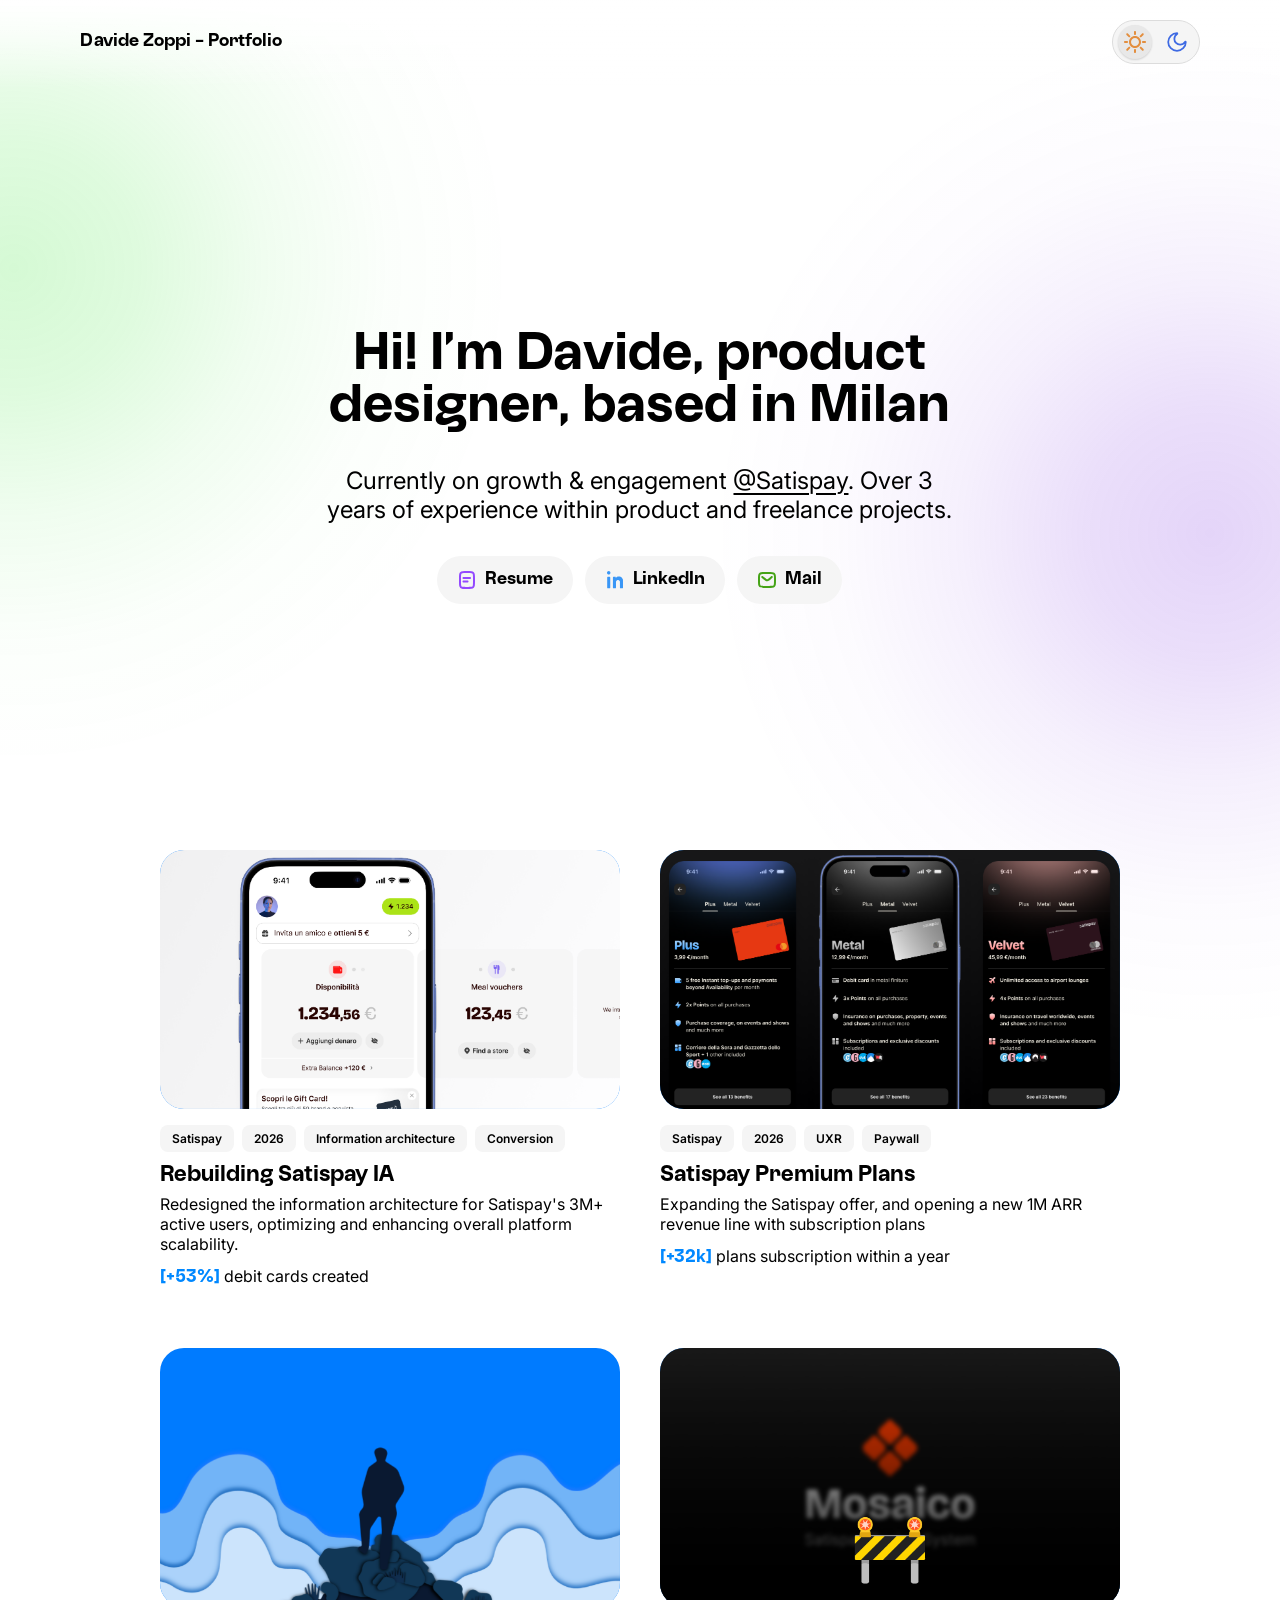
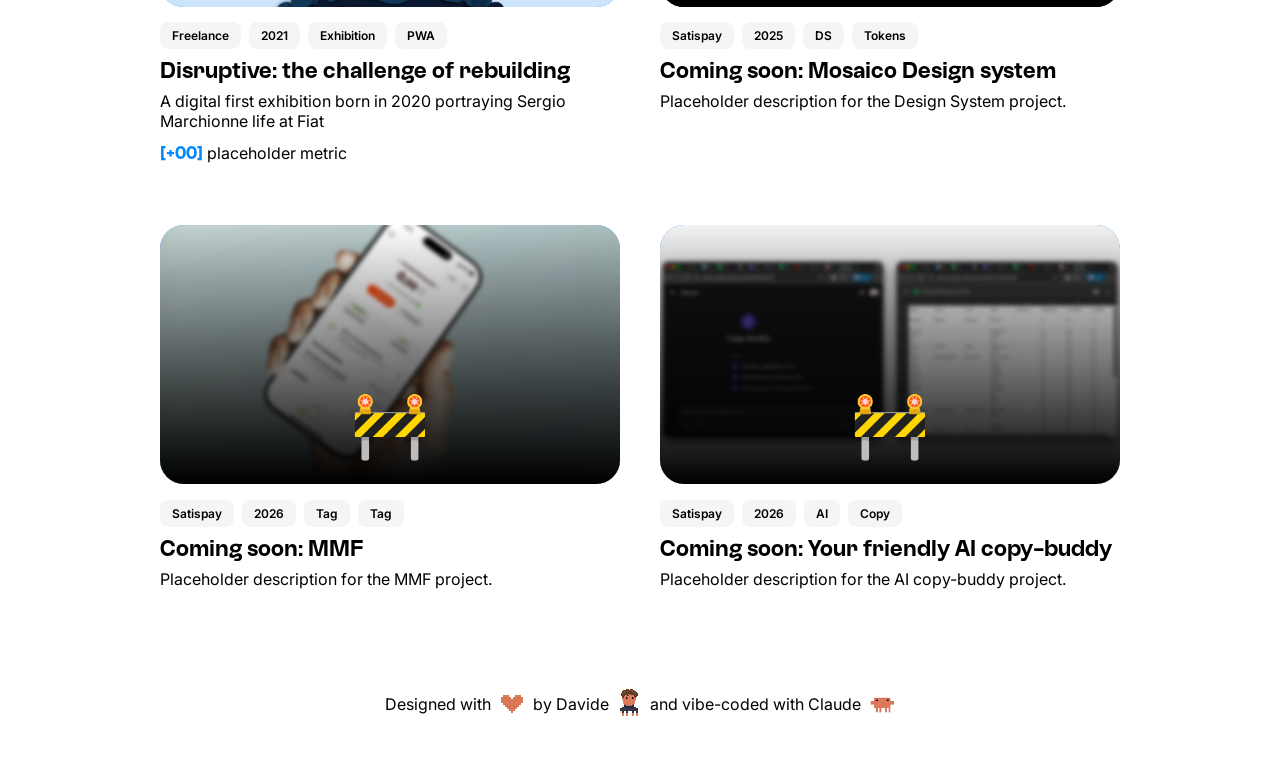
==== commit 676b6d9d: "24.11 update home reworks" ====
--- a/index.html
+++ b/index.html
@@ -25,6 +25,10 @@
 </head>
 <body>
     <div class="top-fade"></div>
+    <div class="hero-glows" aria-hidden="true">
+        <span class="hero-glow hero-glow-green"></span>
+        <span class="hero-glow hero-glow-purple"></span>
+    </div>
     <div class="navbar-title">Davide Zoppi - Portfolio</div>
     <button type="button" class="theme-toggle" id="theme-toggle" role="switch" aria-checked="false" aria-label="Switch to dark mode">
         <span class="theme-toggle-track">
@@ -91,51 +95,6 @@
                     </a>
                 </div>
                 <div class="project">
-                    <div class="project-content" data-chip-label="More" data-chip-icon="./images/add-plus-20.png">
-                        <div class="project-image-wrapper">
-                            <img class="project-image" src="./images/DesignSystem_thumbnail.png" alt="Mosaico Design system" />
-                        </div>
-                        <div class="project-info">
-                            <div class="project-tags"><span class="project-tag">Satispay</span><span class="project-tag">2025</span><span class="project-tag">DS</span><span class="project-tag">Tokens</span></div>
-                            <div class="project-text">
-                                <div class="project-title">Mosaico Design system</div>
-                                <div class="project-desc">Placeholder description for the Design System project.</div>
-                            </div>
-                            <div class="project-metric"><strong>[+00]</strong> placeholder metric</div>
-                        </div>
-                    </div>
-                </div>
-                <div class="project">
-                    <div class="project-content" data-chip-label="More" data-chip-icon="./images/add-plus-20.png">
-                        <div class="project-image-wrapper">
-                            <img class="project-image" src="./images/MMF_thumbnail.png" alt="MMF" />
-                        </div>
-                        <div class="project-info">
-                            <div class="project-tags"><span class="project-tag">Satispay</span><span class="project-tag">2026</span><span class="project-tag">Tag</span><span class="project-tag">Tag</span></div>
-                            <div class="project-text">
-                                <div class="project-title">MMF</div>
-                                <div class="project-desc">Placeholder description for the MMF project.</div>
-                            </div>
-                            <div class="project-metric"><strong>[+00]</strong> placeholder metric</div>
-                        </div>
-                    </div>
-                </div>
-                <div class="project">
-                    <div class="project-content" data-chip-label="More" data-chip-icon="./images/add-plus-20.png">
-                        <div class="project-image-wrapper">
-                            <img class="project-image" src="./images/CopyBuddy_thumbnail.png" alt="Your friendly AI copy-buddy" />
-                        </div>
-                        <div class="project-info">
-                            <div class="project-tags"><span class="project-tag">Satispay</span><span class="project-tag">2026</span><span class="project-tag">AI</span><span class="project-tag">Copy</span></div>
-                            <div class="project-text">
-                                <div class="project-title">Your friendly AI copy-buddy</div>
-                                <div class="project-desc">Placeholder description for the AI copy-buddy project.</div>
-                            </div>
-                            <div class="project-metric"><strong>[+00]</strong> placeholder metric</div>
-                        </div>
-                    </div>
-                </div>
-                <div class="project">
                     <a href="disruptive.html" class="project-content" data-chip-label="More" data-chip-icon="./images/add-plus-20.png">
                         <div class="project-image-wrapper">
                             <img class="project-image" src="./images/Disruptive_thumbnail.png" alt="Disruptive: the challenge of rebuilding" />
@@ -150,7 +109,52 @@
                         </div>
                     </a>
                 </div>
-            </section>
+                            <div class="project">
+                    <div class="project-content is-soon">
+                        <div class="project-image-wrapper">
+                            <img class="project-image" src="./images/DesignSystem_thumbnail.png" alt="Mosaico Design system" />
+                        <span class="project-soon-emoji" aria-hidden="true">🚧</span>
+                        </div>
+                        <div class="project-info">
+                            <div class="project-tags"><span class="project-tag">Satispay</span><span class="project-tag">2025</span><span class="project-tag">DS</span><span class="project-tag">Tokens</span></div>
+                            <div class="project-text">
+                                <div class="project-title">Coming soon: Mosaico Design system</div>
+                                <div class="project-desc">Placeholder description for the Design System project.</div>
+                            </div>
+                        </div>
+                    </div>
+                </div>
+                <div class="project">
+                    <div class="project-content is-soon">
+                        <div class="project-image-wrapper">
+                            <img class="project-image" src="./images/MMF_thumbnail.png" alt="MMF" />
+                        <span class="project-soon-emoji" aria-hidden="true">🚧</span>
+                        </div>
+                        <div class="project-info">
+                            <div class="project-tags"><span class="project-tag">Satispay</span><span class="project-tag">2026</span><span class="project-tag">Tag</span><span class="project-tag">Tag</span></div>
+                            <div class="project-text">
+                                <div class="project-title">Coming soon: MMF</div>
+                                <div class="project-desc">Placeholder description for the MMF project.</div>
+                            </div>
+                        </div>
+                    </div>
+                </div>
+                <div class="project">
+                    <div class="project-content is-soon">
+                        <div class="project-image-wrapper">
+                            <img class="project-image" src="./images/CopyBuddy_thumbnail.png" alt="Your friendly AI copy-buddy" />
+                        <span class="project-soon-emoji" aria-hidden="true">🚧</span>
+                        </div>
+                        <div class="project-info">
+                            <div class="project-tags"><span class="project-tag">Satispay</span><span class="project-tag">2026</span><span class="project-tag">AI</span><span class="project-tag">Copy</span></div>
+                            <div class="project-text">
+                                <div class="project-title">Coming soon: Your friendly AI copy-buddy</div>
+                                <div class="project-desc">Placeholder description for the AI copy-buddy project.</div>
+                            </div>
+                        </div>
+                    </div>
+                </div>
+</section>
 
             <footer class="site-footer">
                 <p>Designed with</p>
--- a/style.css
+++ b/style.css
@@ -157,6 +157,71 @@
     gap: 0;
 }
 
+/* Hero background: two soft colour glows that drift slowly around their spot */
+.hero-glows {
+    position: absolute;
+    top: 0;
+    left: 0;
+    z-index: -1;
+    width: 100%;
+    /* taller than the hero, so the glows fade out instead of being cut at its bottom edge */
+    height: calc(100vh - var(--peek) + 600px);
+    height: calc(100svh - var(--peek) + 600px);
+    overflow: hidden;
+    pointer-events: none;
+}
+
+.hero-glow {
+    position: absolute;
+    width: 1000px;
+    height: 1000px;
+    margin: -500px 0 0 -500px; /* centre the glow on its left / top position */
+    border-radius: 50%;
+    will-change: transform;
+}
+
+.hero-glow-green {
+    left: 1.1%;
+    top: calc((100svh - var(--peek)) * 0.315);
+    background: radial-gradient(closest-side, rgba(64, 230, 61, 0.22), rgba(64, 230, 61, 0.17) 25%, rgba(64, 230, 61, 0.08) 50%, rgba(64, 230, 61, 0.02) 75%, rgba(64, 230, 61, 0));
+    animation: glow-drift-a 17s ease-in-out infinite alternate;
+}
+
+.hero-glow-purple {
+    left: 94.5%;
+    top: calc((100svh - var(--peek)) * 0.627);
+    background: radial-gradient(closest-side, rgba(133, 62, 227, 0.22), rgba(133, 62, 227, 0.17) 25%, rgba(133, 62, 227, 0.08) 50%, rgba(133, 62, 227, 0.02) 75%, rgba(133, 62, 227, 0));
+    animation: glow-drift-b 21s ease-in-out infinite alternate;
+}
+
+@keyframes glow-drift-a {
+    0%   { transform: translate(0, 0) scale(1); }
+    33%  { transform: translate(60px, -40px) scale(1.06); }
+    66%  { transform: translate(-30px, 50px) scale(0.96); }
+    100% { transform: translate(40px, 30px) scale(1.03); }
+}
+
+@keyframes glow-drift-b {
+    0%   { transform: translate(0, 0) scale(1); }
+    33%  { transform: translate(-50px, 40px) scale(0.95); }
+    66%  { transform: translate(35px, -45px) scale(1.07); }
+    100% { transform: translate(-40px, -30px) scale(1.02); }
+}
+
+@media (prefers-reduced-motion: reduce) {
+    .hero-glow {
+        animation: none;
+    }
+}
+
+@media (max-width: 768px) {
+    .hero-glow {
+        width: 640px;
+        height: 640px;
+        margin: -320px 0 0 -320px;
+    }
+}
+
 /* Hero: centred in the viewport, text on the 4 central columns */
 .intro {
     display: grid;
@@ -402,6 +467,39 @@
     margin: 8px 0;
 }
 
+/* Coming soon: dark fade over the cover, with a sign in the lower half */
+.project-content.is-soon .project-image-wrapper {
+    position: relative;
+}
+
+.project-content.is-soon .project-image-wrapper::after {
+    content: "";
+    position: absolute;
+    inset: 0;
+    background: linear-gradient(to bottom, rgba(0, 0, 0, 0) 0%, #000 100%);
+    pointer-events: none;
+}
+
+/* Slight blur on the cover only (the fade and the sign stay sharp). The scale hides the soft edges. */
+.project-content.is-soon .project-image,
+.project-content.is-soon .project-image-wrapper:hover .project-image {
+    filter: blur(2px);
+    transform: scale(1.06);
+}
+
+.project-soon-emoji {
+    position: absolute;
+    left: 50%;
+    top: 62%;
+    z-index: 1;
+    transform: translateX(-50%);
+    color: #fff;
+    font-size: 64px;
+    line-height: normal;
+    white-space: nowrap;
+    pointer-events: none;
+}
+
 .project-image {
     width: 100%;
     height: 100%;
@@ -829,22 +927,6 @@
     }
 }
 
-/* Grid overlay (desktop): 6 columns in red at 5% opacity. Delete this block to hide it. */
-@media (min-width: 1101px) {
-    body::before {
-        content: "";
-        position: fixed;
-        top: 0;
-        bottom: 0;
-        left: var(--grid-margin);
-        right: var(--grid-margin);
-        background-image: linear-gradient(90deg, rgba(255, 0, 0, 0.05) calc(100% - var(--grid-gutter)), transparent 0);
-        background-size: calc((100% + var(--grid-gutter)) / 6) 100%;
-        pointer-events: none;
-        z-index: 2000;
-    }
-}
-
 /* Hover chip that follows the cursor (see cursor-chip.js) */
 .cursor-chip {
     position: fixed;
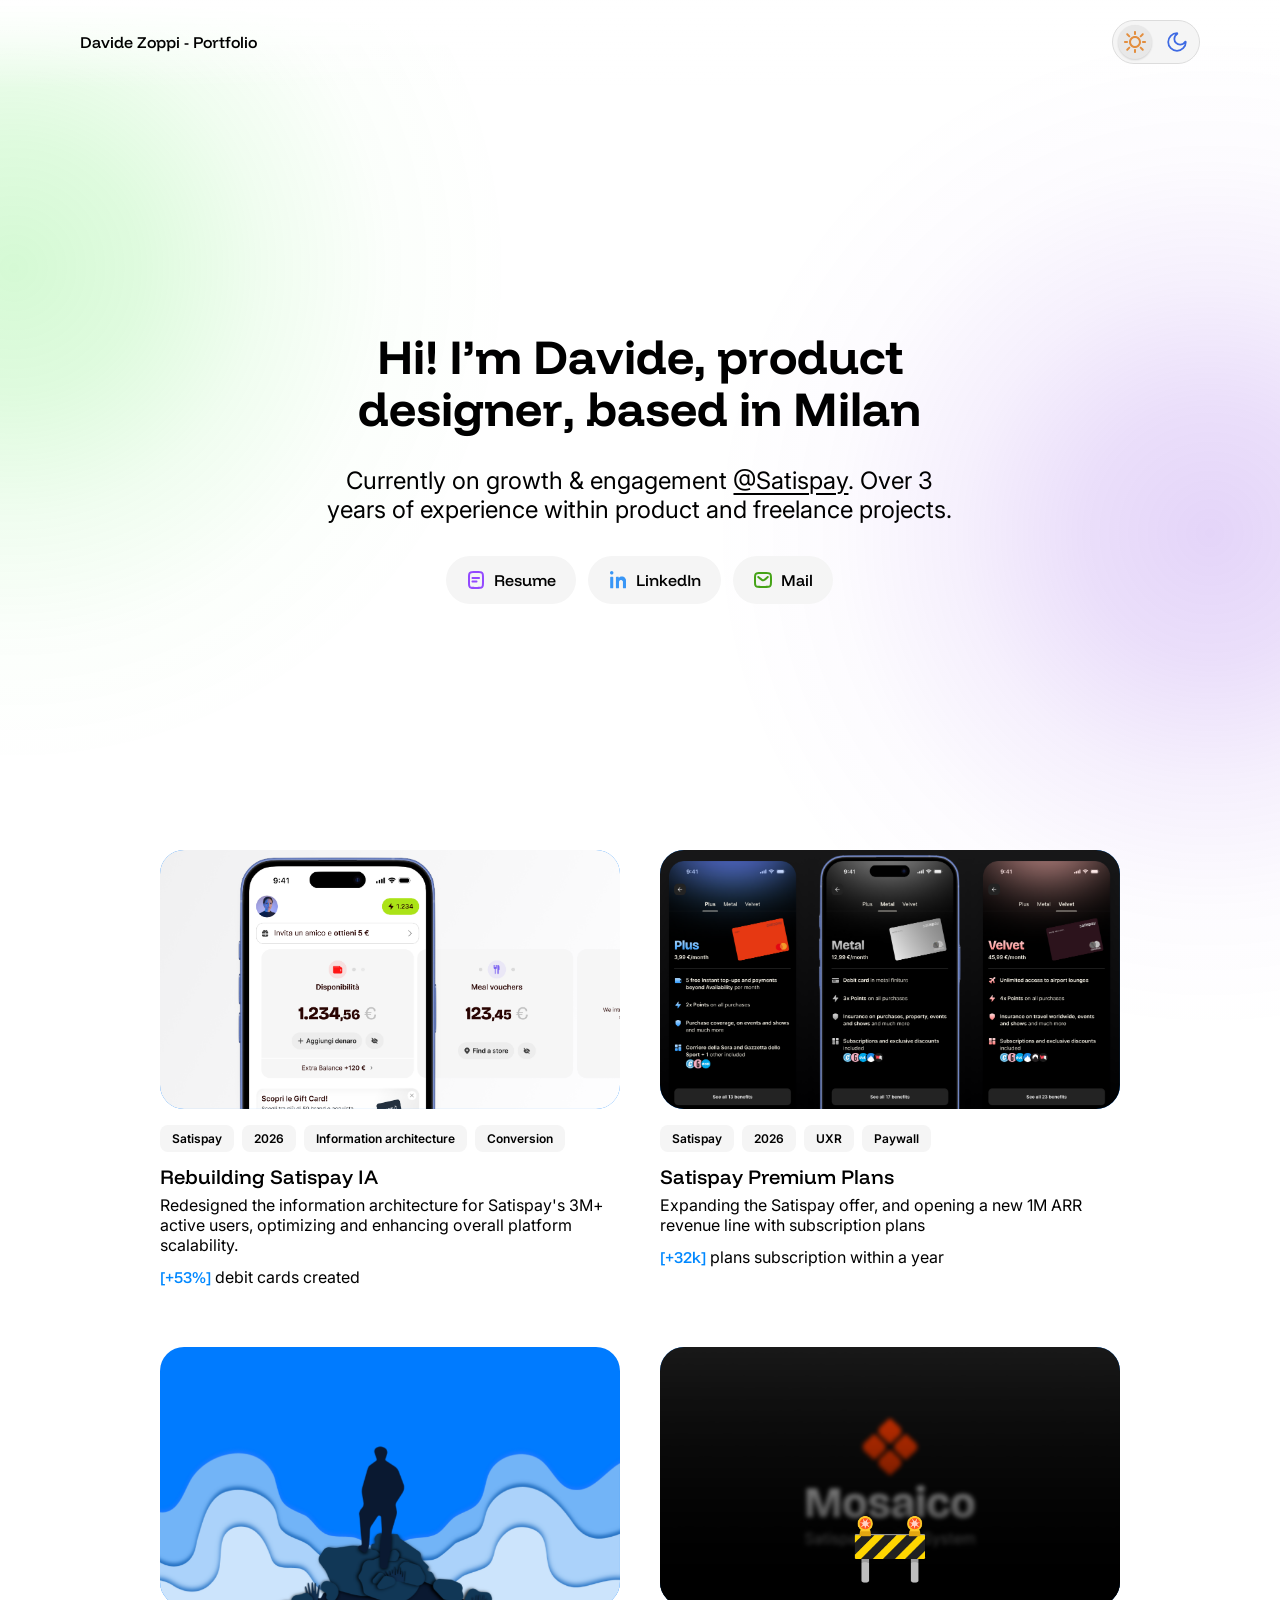
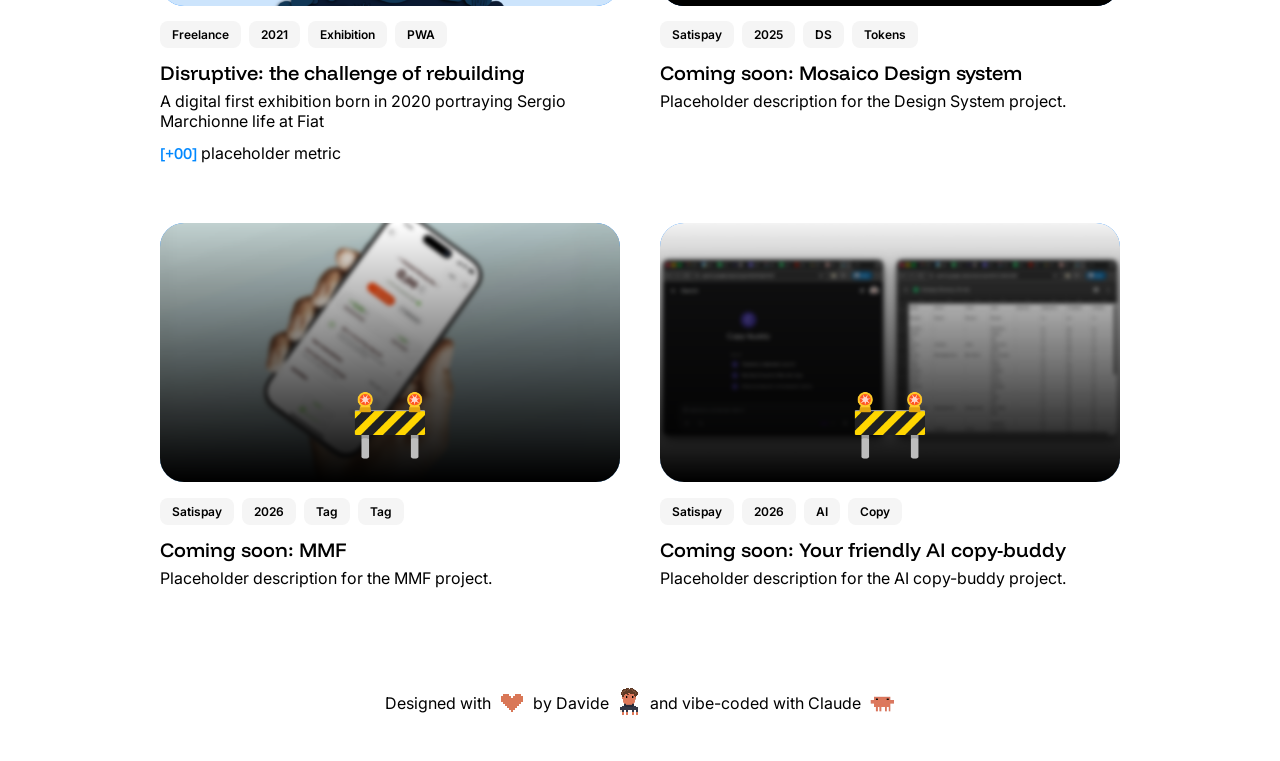
==== commit f01ca88b: "26.11 update" ====
--- a/index.html
+++ b/index.html
@@ -21,7 +21,7 @@
     <link rel="stylesheet" href="style.css">
     <link rel="preconnect" href="https://fonts.googleapis.com">
     <link rel="preconnect" href="https://fonts.gstatic.com" crossorigin>
-    <link href="https://fonts.googleapis.com/css2?family=Inter:wght@400;600&display=swap" rel="stylesheet">
+    <link href="https://fonts.googleapis.com/css2?family=Funnel+Display:wght@500;700&family=Inter:wght@400;600&display=swap" rel="stylesheet">
 </head>
 <body>
     <div class="top-fade"></div>
--- a/style.css
+++ b/style.css
@@ -1,11 +1,3 @@
-@font-face {
-    font-family: 'Sagace';
-    src: url('./font/Sagace/TRIAL—Sagace-Medium.otf') format('opentype');
-    font-weight: 500;
-    font-style: normal;
-    font-display: swap;
-}
-
 * {
     margin: 0;
     padding: 0;
@@ -83,7 +75,7 @@
     align-items: center;
     z-index: 1000;
     color: var(--text-primary);
-    font-family: 'Sagace', 'Inter', sans-serif;
+    font-family: 'Funnel Display', 'Inter', sans-serif;
     font-size: 16px;
     font-weight: 500;
     line-height: normal;
@@ -248,9 +240,9 @@
 
 h1 {
     color: var(--text-primary);
-    font-family: 'Sagace', 'Inter', sans-serif;
+    font-family: 'Funnel Display', 'Inter', sans-serif;
     font-size: 48px;
-    font-weight: 500;
+    font-weight: 700;
     line-height: 52px;
     text-wrap: balance;
     word-wrap: break-word;
@@ -296,7 +288,7 @@
 }
 
 .actions .action-btn {
-    font-family: 'Sagace', 'Inter', sans-serif;
+    font-family: 'Funnel Display', 'Inter', sans-serif;
     font-size: 16px;
     font-weight: 500;
 }
@@ -589,7 +581,7 @@
 
 .project-title {
     color: var(--text-primary);
-    font-family: 'Sagace', 'Inter', sans-serif;
+    font-family: 'Funnel Display', 'Inter', sans-serif;
     font-size: 20px;
     font-weight: 500;
     line-height: normal;
@@ -605,7 +597,7 @@
 
 .project-metric strong {
     color: var(--accent-blue);
-    font-family: 'Sagace', 'Inter', sans-serif;
+    font-family: 'Funnel Display', 'Inter', sans-serif;
     font-weight: 500;
 }
 
@@ -685,34 +677,45 @@
     text-align: center;
 }
 
-/* Project detail page
-   Single reading column (spacing scheme after benji.org/agentation):
-   a fixed side rail with back link + contents, and a narrow article where
-   rhythm comes from padding (16px between paragraphs, 36px before sections). */
+/* Project detail pages (after the "Plans - Desktop" frame in Figma)
+   Desktop grid: 8 columns, 120px margins, 60px gutters.
+   Side rail in columns 1-2, article in columns 3-6, columns 7-8 stay free.
+   Mobile / tablet: one column, rail above the article. */
+:root {
+    --detail-margin: 120px;
+    --detail-gutter: 60px;
+    --placeholder: #ececec;
+}
+
+:root[data-theme="dark"] {
+    --placeholder: #1f1f1f;
+}
+
+.container:has(.project-detail) {
+    padding-top: 90px;
+}
+
 .project-detail {
     display: block;
-    max-width: 582px;
+    max-width: 570px;
     margin: 0 auto;
     padding-bottom: 80px;
 }
 
+/* Side rail */
 .detail-left {
-    position: fixed;
-    top: 10vh;
-    left: 80px;
-    width: 160px;
     display: flex;
     flex-direction: column;
     align-items: flex-start;
-    gap: 24px;
+    gap: 36px;
+    padding-bottom: 36px;
 }
 
 .detail-left .back-btn {
-    padding: 8px 14px;
-    font-family: 'Sagace', 'Inter', sans-serif;
-    font-size: 14px;
+    font-family: 'Funnel Display', 'Inter', sans-serif;
+    font-size: 16px;
     font-weight: 500;
-    line-height: 20px;
+    line-height: normal;
 }
 
 .detail-left .back-btn .btn-icon {
@@ -721,108 +724,93 @@
 }
 
 .detail-nav-group {
-    display: flex;
+    display: none; /* shown on desktop only */
     flex-direction: column;
     width: 100%;
 }
 
+.detail-left-title,
+.detail-nav a {
+    color: var(--text-secondary);
+    font-size: 16px;
+    font-weight: 400;
+    line-height: 18.2px;
+    text-decoration: none;
+    transition: color 0.1s ease;
+}
+
+/* The page title in the rail fades in once the article title has scrolled out of view */
 .detail-left-title {
-    color: var(--text-secondary);
-    font-family: 'Sagace', 'Inter', sans-serif;
-    font-size: 16px;
-    font-weight: 500;
-    line-height: 1.25;
-    text-decoration: none;
     opacity: 0;
-    margin-bottom: 16px;
     transition: opacity 0.4s ease, color 0.1s ease;
-}
-
-.detail-left-title:hover {
-    color: var(--text-primary);
 }
 
 .detail-left-title.visible {
     opacity: 1;
 }
 
+.detail-left-title:hover,
+.detail-nav a:hover,
+.detail-nav a.active {
+    color: var(--text-primary);
+}
+
 .detail-nav {
     display: flex;
     flex-direction: column;
     gap: 8px;
-}
-
-.detail-nav a {
-    color: var(--text-secondary);
-    font-size: 14px;
-    font-weight: 400;
-    line-height: 1.3;
-    text-decoration: none;
-    transition: color 0.1s ease;
-}
-
-.detail-nav a:hover,
-.detail-nav a.active {
-    color: var(--text-primary);
-}
-
+    padding-top: 24px;
+}
+
+/* Article */
 .detail-right {
     display: flex;
     flex-direction: column;
     gap: 0;
 }
 
-.detail-right .project-image-wrapper:hover .project-image {
-    transform: none;
-}
-
-/* Media blocks: 24px above, 32px below */
-.detail-right .project-image-wrapper,
-.detail-right .simple-image-wrapper,
-.detail-right .fluid-image-wrapper,
-.detail-right .video-wrapper {
-    margin: 24px 0 32px;
-}
-
 .detail-title {
-    font-family: 'Sagace', 'Inter', sans-serif;
-    font-size: 32px;
+    margin: 0;
+    color: var(--text-primary);
+    font-family: 'Funnel Display', 'Inter', sans-serif;
+    font-size: 28px;
     font-weight: 500;
-    color: var(--text-primary);
-    line-height: 1.15;
+    line-height: 36.8px;
+}
+
+.detail-subtitle {
     margin: 0;
-    text-wrap: balance;
-}
-
-.detail-subtitle {
-    font-family: 'Sagace', 'Inter', sans-serif;
+    padding-top: 48px;
+    color: var(--text-primary);
+    font-family: 'Funnel Display', 'Inter', sans-serif;
     font-size: 20px;
     font-weight: 500;
-    color: var(--text-primary);
     line-height: normal;
+    text-wrap: balance;
+}
+
+.detail-body {
     margin: 0;
-    padding-top: 48px;
-    text-wrap: balance;
-}
-
-.detail-body {
+    padding-top: 16px;
     color: var(--text-primary);
     font-size: 16px;
     font-weight: 400;
-    line-height: 1.45;
-    margin: 0;
-    padding-top: 16px;
-}
-
-/* Lists: small grey dots, 8px between items */
+    line-height: 23.2px;
+}
+
+.detail-body strong {
+    font-weight: 600;
+}
+
+/* Lists: 24px above, 16px below, 8px between items, small grey bullets */
 ul.detail-body {
     list-style: none;
-    padding: 24px 0 16px 20px;
+    padding: 24px 0 16px;
 }
 
 ul.detail-body li {
     position: relative;
-    padding: 0 0 8px 12px;
+    padding: 0 0 8px 32px;
 }
 
 ul.detail-body li:last-child {
@@ -832,8 +820,8 @@
 ul.detail-body li::before {
     content: "";
     position: absolute;
-    right: 100%;
-    top: 0.675em;
+    left: 16px;
+    top: 10.8px;
     width: 4px;
     height: 4px;
     border-radius: 50%;
@@ -841,35 +829,71 @@
     opacity: 0.6;
 }
 
-/* Spacing right after a heading / media block is handled by their own padding or margin */
-.project-image-wrapper + .detail-body,
-.fluid-image-wrapper + .detail-body,
-.video-wrapper + .detail-body {
+/* Media: 24px above, 32px below, 8px between the image and its caption.
+   Every image (placeholders too) has a caption. */
+.detail-media {
+    display: flex;
+    flex-direction: column;
+    gap: 8px;
+    margin: 24px 0 32px;
+}
+
+.detail-media > .project-image-wrapper,
+.detail-media > .simple-image-wrapper,
+.detail-media > .fluid-image-wrapper,
+.detail-media > .video-wrapper {
+    margin: 0;
+}
+
+.detail-media > .project-image-wrapper {
+    aspect-ratio: 570 / 303.75;
+}
+
+.detail-media .fluid-image,
+.detail-media .simple-image {
+    border-radius: 24.25px;
+}
+
+.detail-media > .project-image-wrapper:hover .project-image {
+    transform: none;
+}
+
+.detail-media .project-disclaimer {
+    margin: 0;
+    padding: 0 16px;
+    line-height: 15px;
+}
+
+/* Image placeholders: grey box with a label */
+.project-image-wrapper.is-placeholder {
+    display: flex;
+    align-items: center;
+    justify-content: center;
+    padding: 0 16px;
+    background-color: var(--placeholder);
+    color: var(--text-secondary);
+    font-size: 12px;
+    line-height: 15px;
+    text-align: center;
+}
+
+.project-image-wrapper.is-placeholder p {
+    margin: 0;
+}
+
+/* What follows a media block already has its 32px, so text starts flush and a heading adds 16px (48px in total) */
+.detail-media + .detail-body {
     padding-top: 0;
 }
 
-/* A heading right after a media block already has 32px above it (48px in total) */
-.project-image-wrapper + .detail-subtitle,
-.fluid-image-wrapper + .detail-subtitle,
-.video-wrapper + .detail-subtitle {
+.detail-media + .detail-subtitle {
     padding-top: 16px;
 }
 
-/* Captions sit tight under their media, and keep the paragraph rhythm below */
-.detail-right .project-disclaimer {
-    padding-top: 0;
-}
-
-/* Side rail needs room: below this width it flows above the article */
-@media (max-width: 1100px) {
-    .detail-left {
-        position: static;
-        width: auto;
-        padding-bottom: 32px;
-    }
-
+/* Desktop: show the contents list in the rail */
+@media (min-width: 1101px) {
     .detail-nav-group {
-        display: none;
+        display: flex;
     }
 }
 
@@ -880,11 +904,21 @@
         padding: 10vh var(--grid-margin) 0;
     }
 
-    .content,
-    .project-detail {
+    .container:has(.project-detail) {
+        padding: 90px var(--detail-margin) 0;
+    }
+
+    .content {
         display: grid;
         grid-template-columns: repeat(6, minmax(0, 1fr));
         column-gap: var(--grid-gutter);
+        align-items: start;
+    }
+
+    .project-detail {
+        display: grid;
+        grid-template-columns: repeat(8, minmax(0, 1fr));
+        column-gap: var(--detail-gutter);
         align-items: start;
         max-width: none;
         margin: 0;
@@ -915,15 +949,14 @@
 
     .detail-left {
         position: sticky;
-        top: 10vh;
-        left: auto;
-        width: auto;
+        top: 90px;
         grid-column: 1 / span 2;
         align-self: start;
+        padding-bottom: 0;
     }
 
     .detail-right {
-        grid-column: 3 / span 3;
+        grid-column: 3 / span 4;
     }
 }
 
@@ -945,7 +978,7 @@
     border-radius: 100px;
     background-color: var(--surface);
     color: var(--text-primary);
-    font-family: 'Sagace', 'Inter', sans-serif;
+    font-family: 'Funnel Display', 'Inter', sans-serif;
     font-size: 16px;
     font-weight: 500;
     line-height: normal;
@@ -967,6 +1000,23 @@
     display: block;
 }
 
+/* Grid overlay on the project pages (desktop): 8 columns in red at 5% opacity.
+   Delete this block to hide it. */
+@media (min-width: 1101px) {
+    body:has(.project-detail)::before {
+        content: "";
+        position: fixed;
+        top: 0;
+        bottom: 0;
+        left: var(--detail-margin);
+        right: var(--detail-margin);
+        background-image: linear-gradient(90deg, rgba(255, 0, 0, 0.05) calc(100% - var(--detail-gutter)), transparent 0);
+        background-size: calc((100% + var(--detail-gutter)) / 8) 100%;
+        pointer-events: none;
+        z-index: 2000;
+    }
+}
+
 /* Make project card content a link */
 a.project-content {
     text-decoration: none;
@@ -1018,7 +1068,8 @@
         --nav-inline: 20px;
     }
 
-    .container {
+    .container,
+    .container:has(.project-detail) {
         padding: 20px;
     }
 
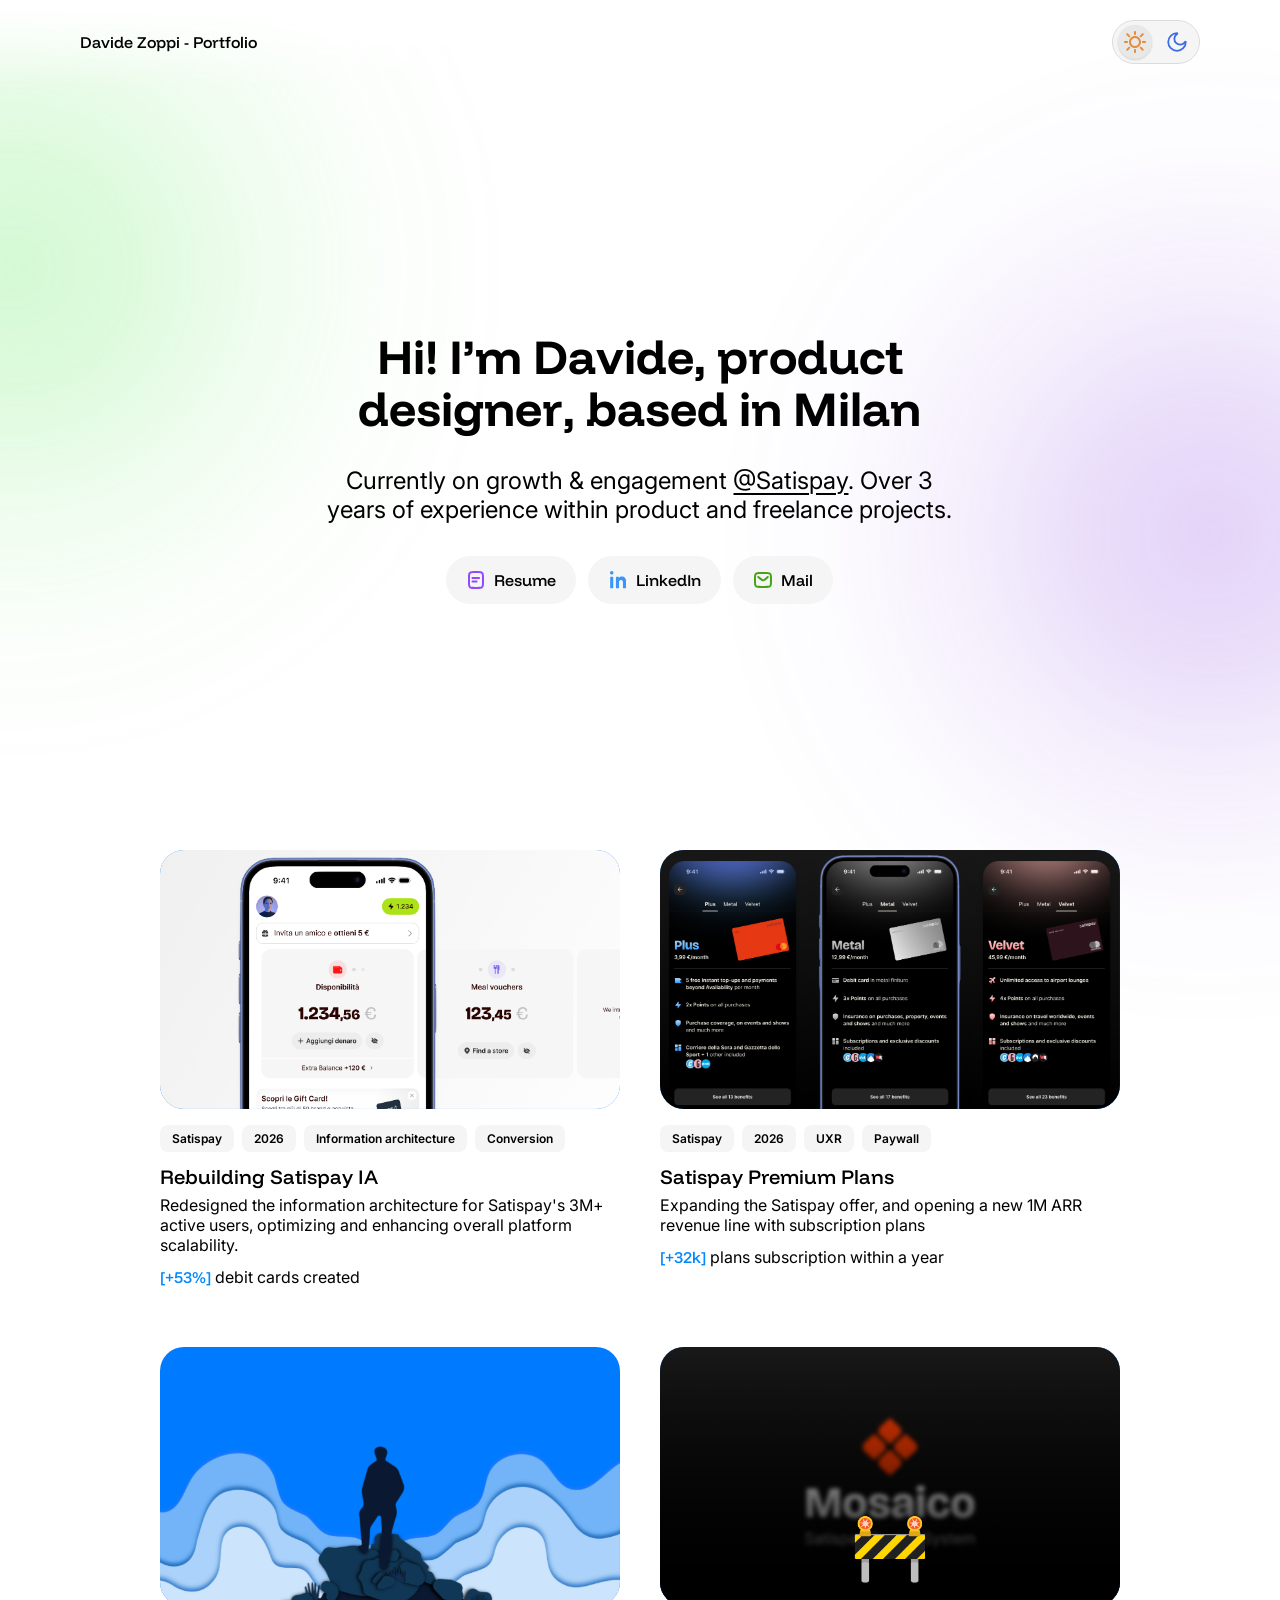
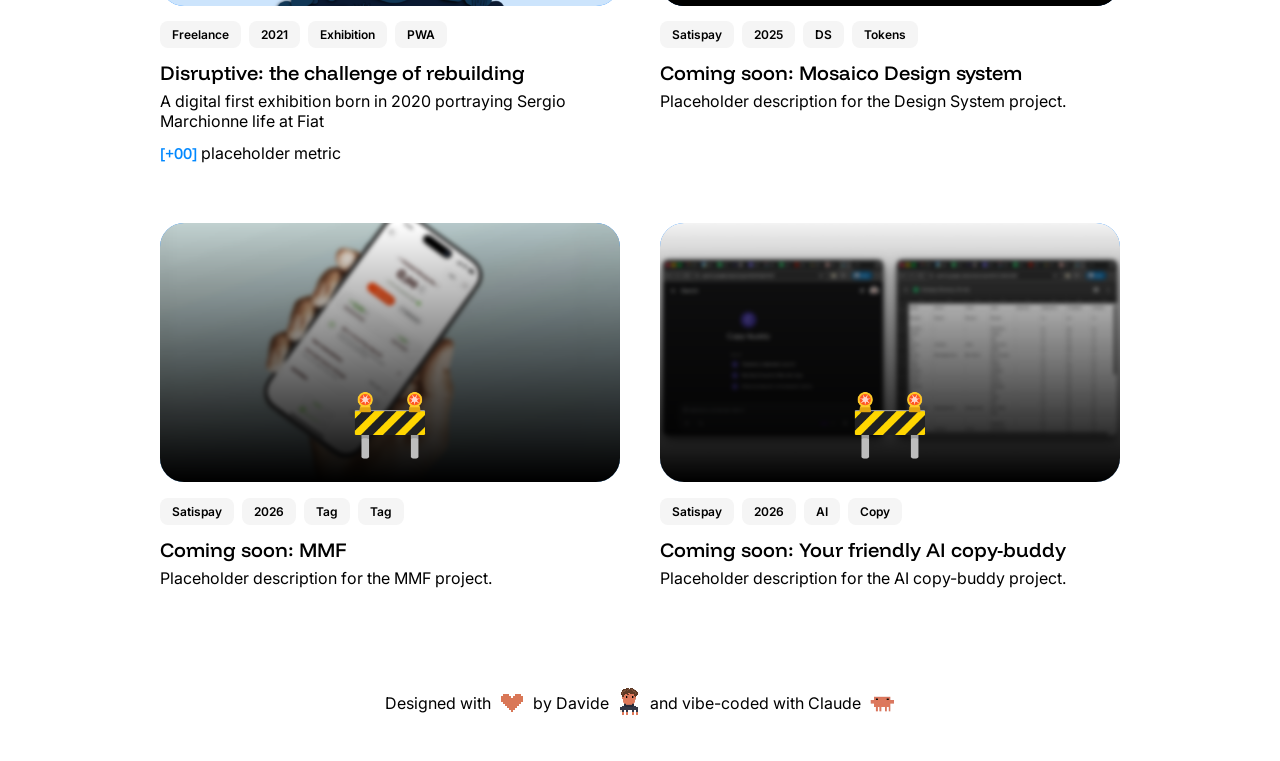
==== commit 2f8e3e8d: "27.11 update" ====
--- a/index.html
+++ b/index.html
@@ -21,7 +21,7 @@
     <link rel="stylesheet" href="style.css">
     <link rel="preconnect" href="https://fonts.googleapis.com">
     <link rel="preconnect" href="https://fonts.gstatic.com" crossorigin>
-    <link href="https://fonts.googleapis.com/css2?family=Funnel+Display:wght@500;700&family=Inter:wght@400;600&display=swap" rel="stylesheet">
+    <link href="https://fonts.googleapis.com/css2?family=Funnel+Display:wght@500;600;700&family=IBM+Plex+Mono:wght@700&family=Inter:wght@400;600&display=swap" rel="stylesheet">
 </head>
 <body>
     <div class="top-fade"></div>
--- a/style.css
+++ b/style.css
@@ -685,10 +685,18 @@
     --detail-margin: 120px;
     --detail-gutter: 60px;
     --placeholder: #ececec;
+    --text-body: #3e3e3e;
+    --text-info: #0065c2;
+    --surface-elevated: #f6f6f6;
+    --stroke-info: #0080f5;
 }
 
 :root[data-theme="dark"] {
     --placeholder: #1f1f1f;
+    --text-body: #d2d2d2;
+    --text-info: #4da3ff;
+    --surface-elevated: #1a1a1a;
+    --stroke-info: #0080f5;
 }
 
 .container:has(.project-detail) {
@@ -773,8 +781,8 @@
     margin: 0;
     color: var(--text-primary);
     font-family: 'Funnel Display', 'Inter', sans-serif;
-    font-size: 28px;
-    font-weight: 500;
+    font-size: 32px;
+    font-weight: 700;
     line-height: 36.8px;
 }
 
@@ -784,7 +792,7 @@
     color: var(--text-primary);
     font-family: 'Funnel Display', 'Inter', sans-serif;
     font-size: 20px;
-    font-weight: 500;
+    font-weight: 600;
     line-height: normal;
     text-wrap: balance;
 }
@@ -799,6 +807,20 @@
 }
 
 .detail-body strong {
+    font-weight: 600;
+}
+
+/* Intro text block: grey body copy, a blue lead-in line and 10px between paragraphs */
+.detail-body.is-soft {
+    color: var(--text-body);
+}
+
+.detail-text p + p {
+    margin-top: 10px;
+}
+
+.detail-lead {
+    color: var(--text-info);
     font-weight: 600;
 }
 
@@ -864,6 +886,136 @@
     line-height: 15px;
 }
 
+/* Media surface: the same soft elevated surface as the Plans prototype frame.
+   It follows the theme (light / dark) and the image sits inside it with padding
+   and its natural proportions, so the rounded corners never cut the content. */
+.media-surface {
+    padding: 24px;
+    border-radius: 24px;
+    overflow: hidden;
+    background-color: var(--surface-elevated);
+    transition: background-color 0.3s ease;
+}
+
+/* keep the scroll-reveal fade-in and the theme colour fade together */
+.media-surface.reveal-image {
+    transition: opacity 1.1s cubic-bezier(0.22, 1, 0.36, 1),
+                transform 1.1s cubic-bezier(0.22, 1, 0.36, 1),
+                background-color 0.3s ease;
+}
+
+.detail-media .media-surface .fluid-image {
+    height: auto;
+    border-radius: 0;
+}
+
+/* Full-bleed images (photos, screenshots with their own background) get a soft corner of their own */
+.detail-media .media-surface.is-photo .fluid-image {
+    border-radius: 12px;
+}
+
+@media (max-width: 480px) {
+    .media-surface {
+        padding: 16px;
+        border-radius: 20px;
+    }
+
+    .detail-media .media-surface.is-photo .fluid-image {
+        border-radius: 10px;
+    }
+}
+
+/* Links inside captions: underlined, darker on hover */
+.project-disclaimer a {
+    color: inherit;
+    text-decoration: underline;
+    text-underline-offset: 2px;
+    transition: color 0.1s ease;
+}
+
+.project-disclaimer a:hover {
+    color: var(--text-primary);
+}
+
+/* Link button under the intro (e.g. "Visit the website") */
+.detail-actions {
+    padding-top: 24px;
+}
+
+.site-btn {
+    font-family: 'Funnel Display', 'Inter', sans-serif;
+    font-size: 16px;
+    font-weight: 500;
+    line-height: normal;
+}
+
+.site-btn .btn-icon {
+    width: 16px;
+    height: 16px;
+}
+
+/* Numbers section: three outlined cards, the values count up when they scroll into view */
+.detail-stats {
+    display: flex;
+    gap: 12px;
+    align-items: stretch;
+}
+
+.stat {
+    flex: 1 1 0;
+    min-width: 0;
+    height: 127px;
+    padding: 10px;
+    display: flex;
+    flex-direction: column;
+    align-items: center;
+    justify-content: center;
+    gap: 2px;
+    background-color: var(--surface-elevated);
+    border-bottom: 1px solid var(--stroke-info);
+    border-radius: 24px;
+    text-align: center;
+    overflow: hidden;
+}
+
+.stat-value {
+    margin: 0;
+    color: var(--text-info);
+    font-family: 'IBM Plex Mono', ui-monospace, monospace;
+    font-size: 32px;
+    font-weight: 700;
+    line-height: 36.8px;
+    white-space: nowrap;
+}
+
+.stat-label {
+    margin: 0;
+    color: var(--text-primary);
+    font-size: 12px;
+    font-weight: 400;
+    line-height: normal;
+}
+
+@media (max-width: 480px) {
+    .detail-stats {
+        gap: 8px;
+    }
+
+    .stat {
+        padding: 8px;
+        border-radius: 20px;
+    }
+
+    .stat-value {
+        font-size: 24px;
+        line-height: 30px;
+    }
+
+    .stat-label {
+        font-size: 11px;
+    }
+}
+
 /* Image placeholders: grey box with a label */
 .project-image-wrapper.is-placeholder {
     display: flex;
@@ -1000,23 +1152,6 @@
     display: block;
 }
 
-/* Grid overlay on the project pages (desktop): 8 columns in red at 5% opacity.
-   Delete this block to hide it. */
-@media (min-width: 1101px) {
-    body:has(.project-detail)::before {
-        content: "";
-        position: fixed;
-        top: 0;
-        bottom: 0;
-        left: var(--detail-margin);
-        right: var(--detail-margin);
-        background-image: linear-gradient(90deg, rgba(255, 0, 0, 0.05) calc(100% - var(--detail-gutter)), transparent 0);
-        background-size: calc((100% + var(--detail-gutter)) / 8) 100%;
-        pointer-events: none;
-        z-index: 2000;
-    }
-}
-
 /* Make project card content a link */
 a.project-content {
     text-decoration: none;
@@ -1099,3 +1234,123 @@
         display: none;
     }
 }
+
+/* Interactive prototype frame (Plans › The challenge).
+   Matches the Figma "Competitive benchmark" card: soft elevated surface, 24px radius,
+   phone in the middle, light / dark switch in the upper right corner.
+   The frame has its own theme (data-theme) so the switch only affects the frame and the prototype. */
+.proto-frame {
+    --pf-bg: #f6f6f6;
+    --pf-track: #ffffff;
+    --pf-track-border: #dcdcdc;
+    --pf-thumb: #ececec;
+    position: relative;
+    width: 100%;
+    height: 680px;
+    border-radius: 24px;
+    overflow: hidden;
+    background-color: var(--pf-bg);
+    transition: background-color 0.3s ease;
+    /* Figma prototype-style touch cursor */
+    cursor: url("data:image/svg+xml,%3Csvg%20xmlns=%27http://www.w3.org/2000/svg%27%20width=%2734%27%20height=%2734%27%20viewBox=%270%200%2034%2034%27%3E%3Ccircle%20cx=%2717.0%27%20cy=%2717.0%27%20r=%2714.5%27%20fill=%27none%27%20stroke=%27rgba%280%2C0%2C0%2C.28%29%27%20stroke-width=%271.5%27/%3E%3Ccircle%20cx=%2717.0%27%20cy=%2717.0%27%20r=%2712.25%27%20fill=%27rgba%28128%2C128%2C128%2C.5%29%27%20stroke=%27rgba%28255%2C255%2C255%2C.95%29%27%20stroke-width=%271.5%27/%3E%3C/svg%3E") 17 17, auto;
+}
+
+.proto-frame:active {
+    cursor: url("data:image/svg+xml,%3Csvg%20xmlns=%27http://www.w3.org/2000/svg%27%20width=%2726%27%20height=%2726%27%20viewBox=%270%200%2026%2026%27%3E%3Ccircle%20cx=%2713.0%27%20cy=%2713.0%27%20r=%2710.5%27%20fill=%27none%27%20stroke=%27rgba%280%2C0%2C0%2C.28%29%27%20stroke-width=%271.5%27/%3E%3Ccircle%20cx=%2713.0%27%20cy=%2713.0%27%20r=%278.25%27%20fill=%27rgba%28128%2C128%2C128%2C.7%29%27%20stroke=%27rgba%28255%2C255%2C255%2C.95%29%27%20stroke-width=%271.5%27/%3E%3C/svg%3E") 13 13, auto;
+}
+
+.proto-frame[data-theme="dark"] {
+    --pf-bg: #1a1a1a;
+    --pf-track: #262626;
+    --pf-track-border: #3a3a3a;
+    --pf-thumb: #3a3a3a;
+}
+
+.proto-iframe {
+    position: absolute;
+    inset: 0;
+    width: 100%;
+    height: 100%;
+    border: 0;
+    background: transparent;
+}
+
+.proto-switch {
+    position: absolute;
+    top: 16px;
+    right: 16px;
+    z-index: 2;
+    padding: 0;
+    border: none;
+    background: none;
+    cursor: pointer;
+    -webkit-tap-highlight-color: transparent;
+}
+
+.proto-switch-track {
+    position: relative;
+    display: flex;
+    align-items: center;
+    justify-content: space-between;
+    box-sizing: border-box;
+    width: 60px;
+    height: 32px;
+    padding: 3px;
+    border-radius: 100px;
+    background-color: var(--pf-track);
+    border: 1px solid var(--pf-track-border);
+    transition: background-color 0.3s ease, border-color 0.3s ease;
+}
+
+.proto-switch-thumb {
+    position: absolute;
+    top: 50%;
+    left: 3px;
+    width: 24px;
+    height: 24px;
+    border-radius: 50%;
+    background-color: var(--pf-thumb);
+    box-shadow: 0 1px 2px rgba(0, 0, 0, 0.15);
+    transform: translateY(-50%);
+    transition: transform 0.25s ease, background-color 0.3s ease;
+}
+
+.proto-switch[aria-checked="true"] .proto-switch-thumb {
+    transform: translateY(-50%) translateX(28px);
+}
+
+.proto-switch-icon {
+    position: relative;
+    z-index: 1;
+    width: 24px;
+    height: 24px;
+    display: flex;
+    align-items: center;
+    justify-content: center;
+    opacity: 0.45;
+    transition: opacity 0.25s ease;
+}
+
+.proto-switch-icon img {
+    width: 16px;
+    height: 16px;
+    display: block;
+}
+
+.proto-switch[aria-checked="false"] .proto-switch-icon-sun,
+.proto-switch[aria-checked="true"] .proto-switch-icon-moon {
+    opacity: 1;
+}
+
+.proto-switch:focus-visible {
+    outline: 2px solid var(--accent-blue);
+    outline-offset: 2px;
+    border-radius: 100px;
+}
+
+/* keep the page's scroll-reveal fade-in and the theme colour fade together */
+.proto-frame.reveal-image {
+    transition: opacity 1.1s cubic-bezier(0.22, 1, 0.36, 1),
+                transform 1.1s cubic-bezier(0.22, 1, 0.36, 1),
+                background-color 0.3s ease;
+}
